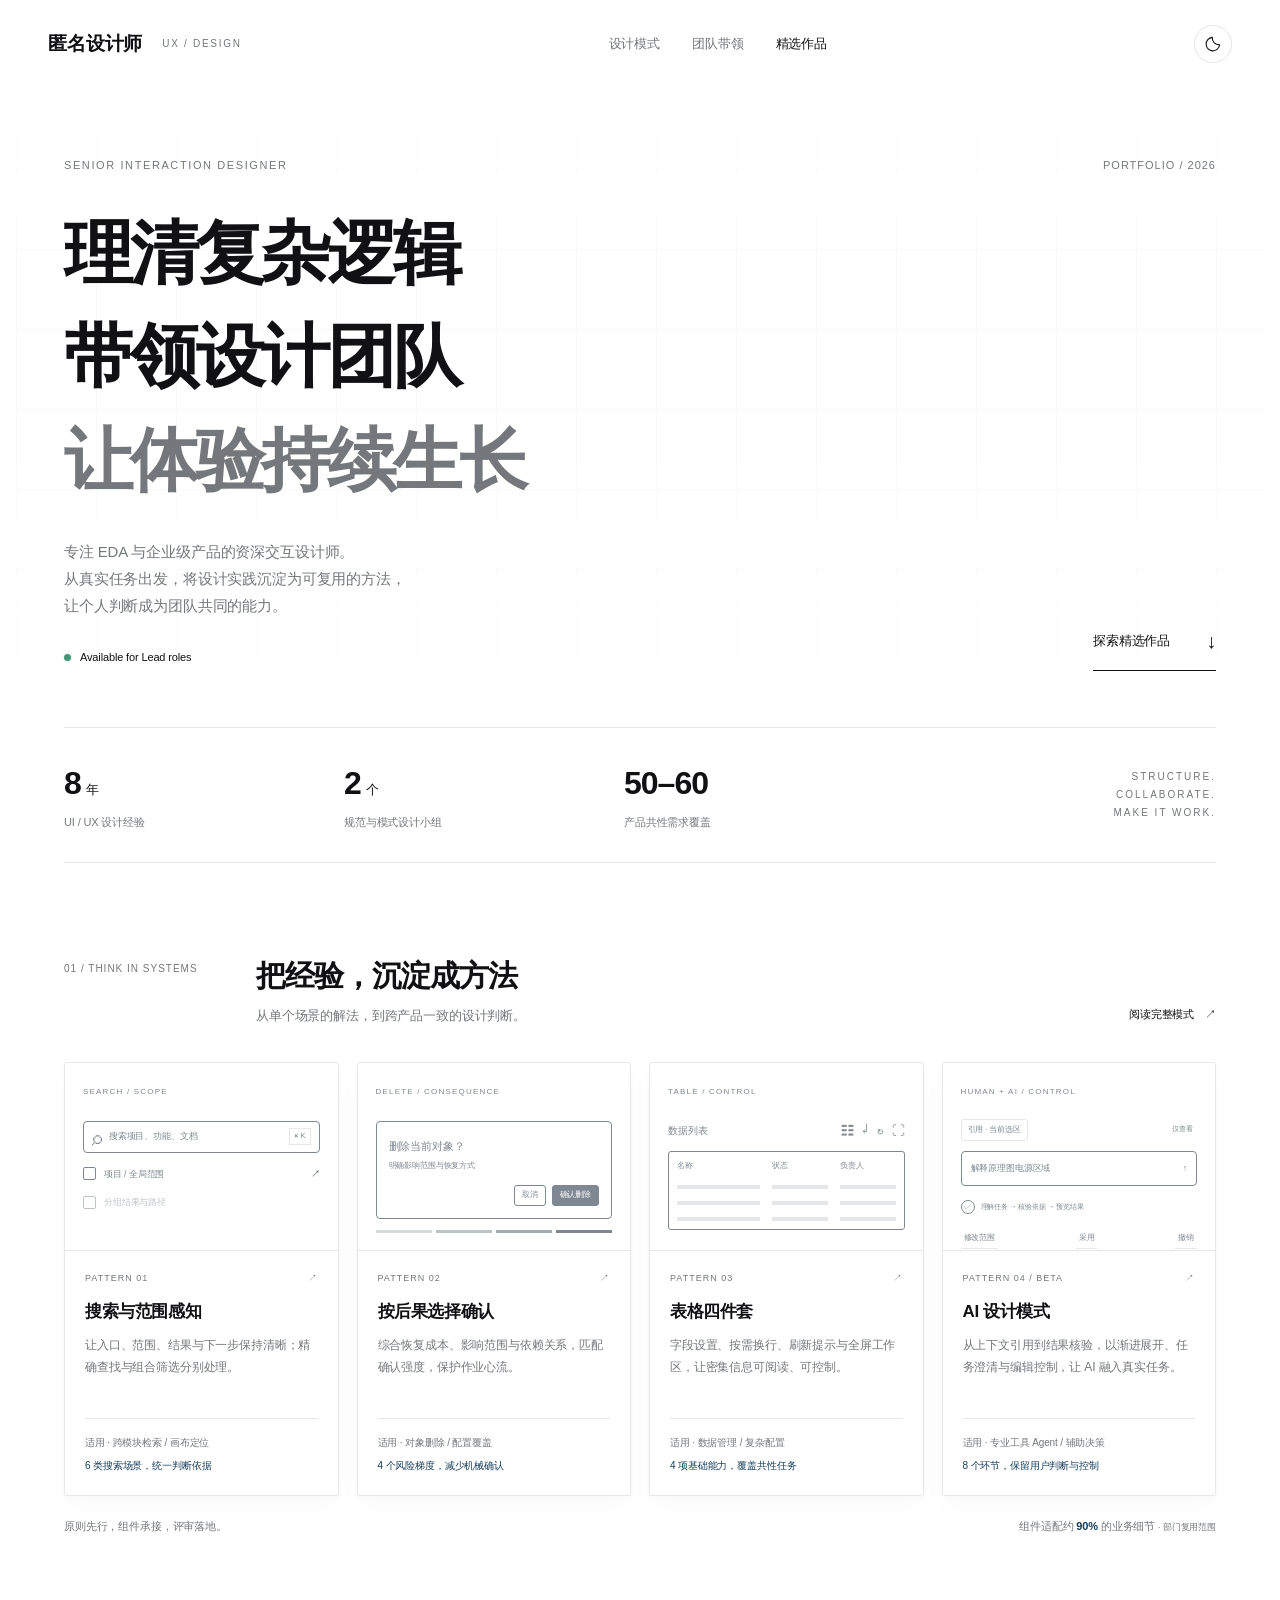
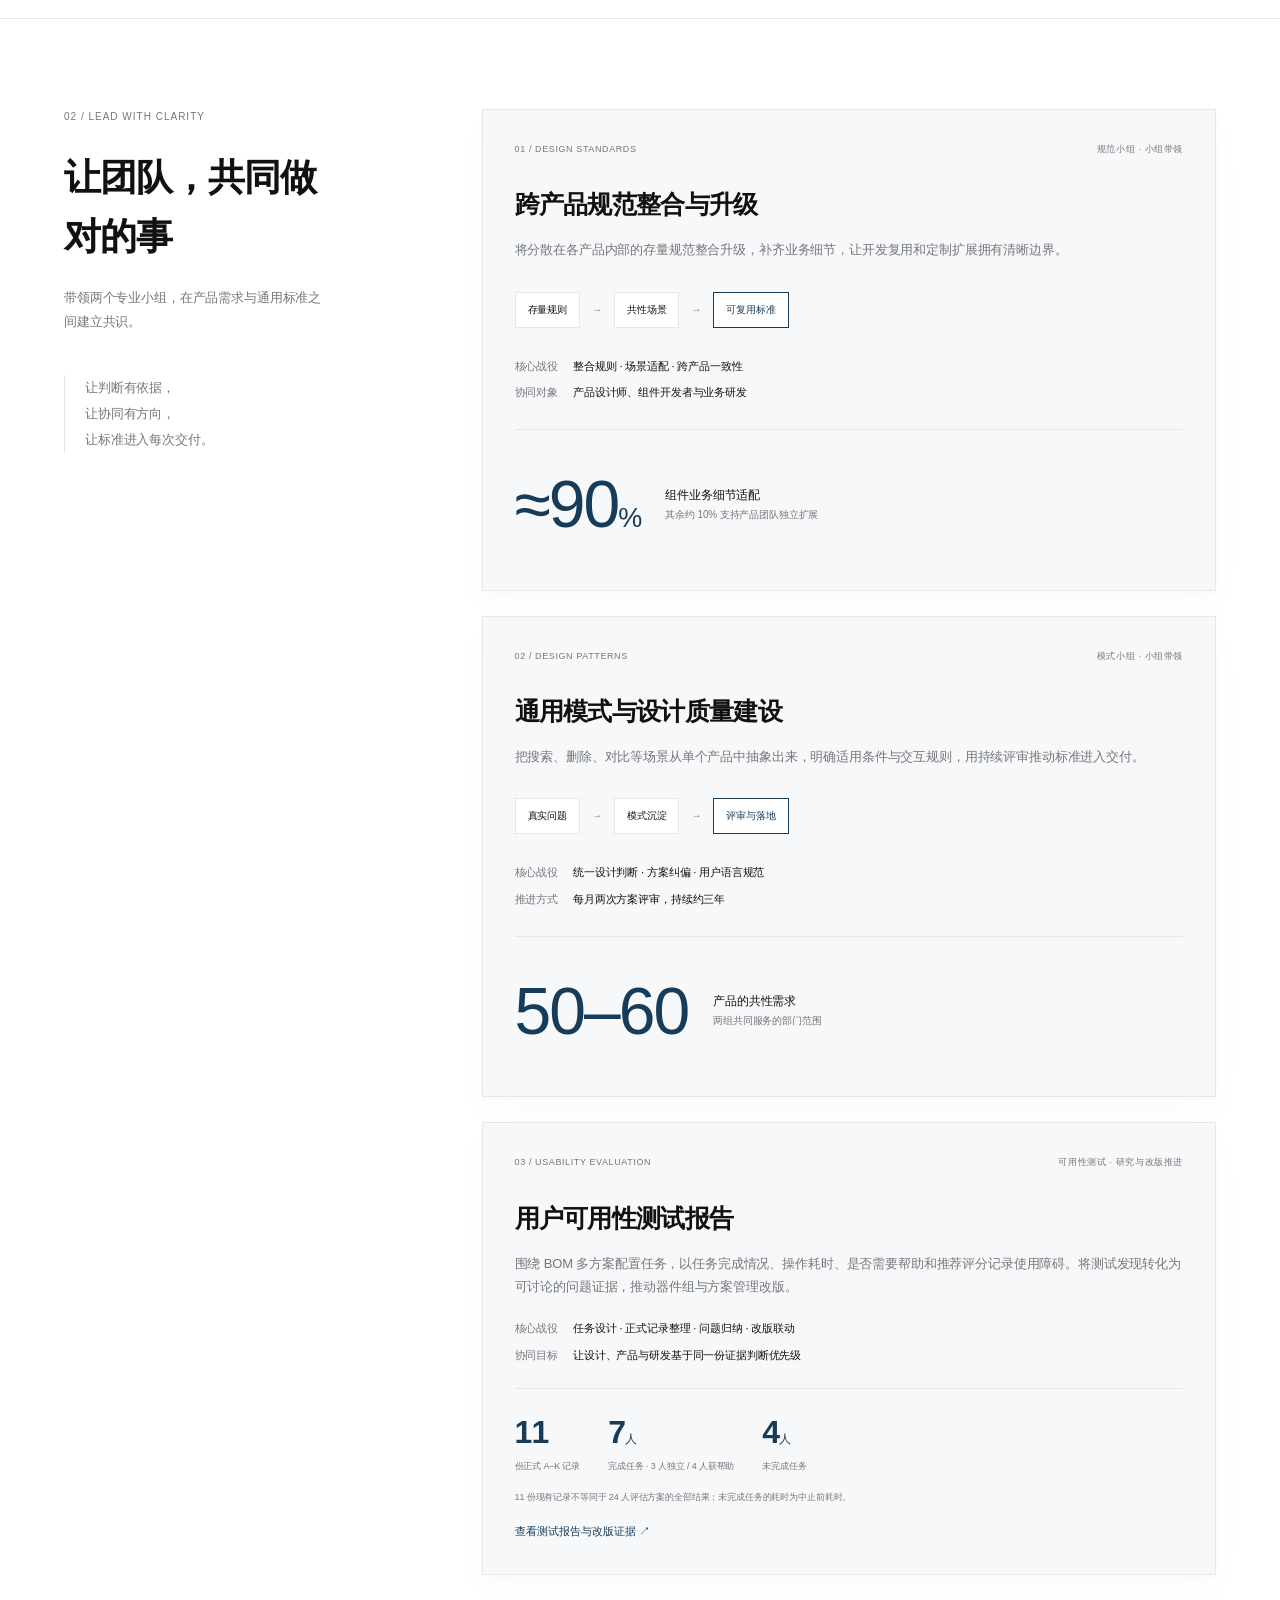
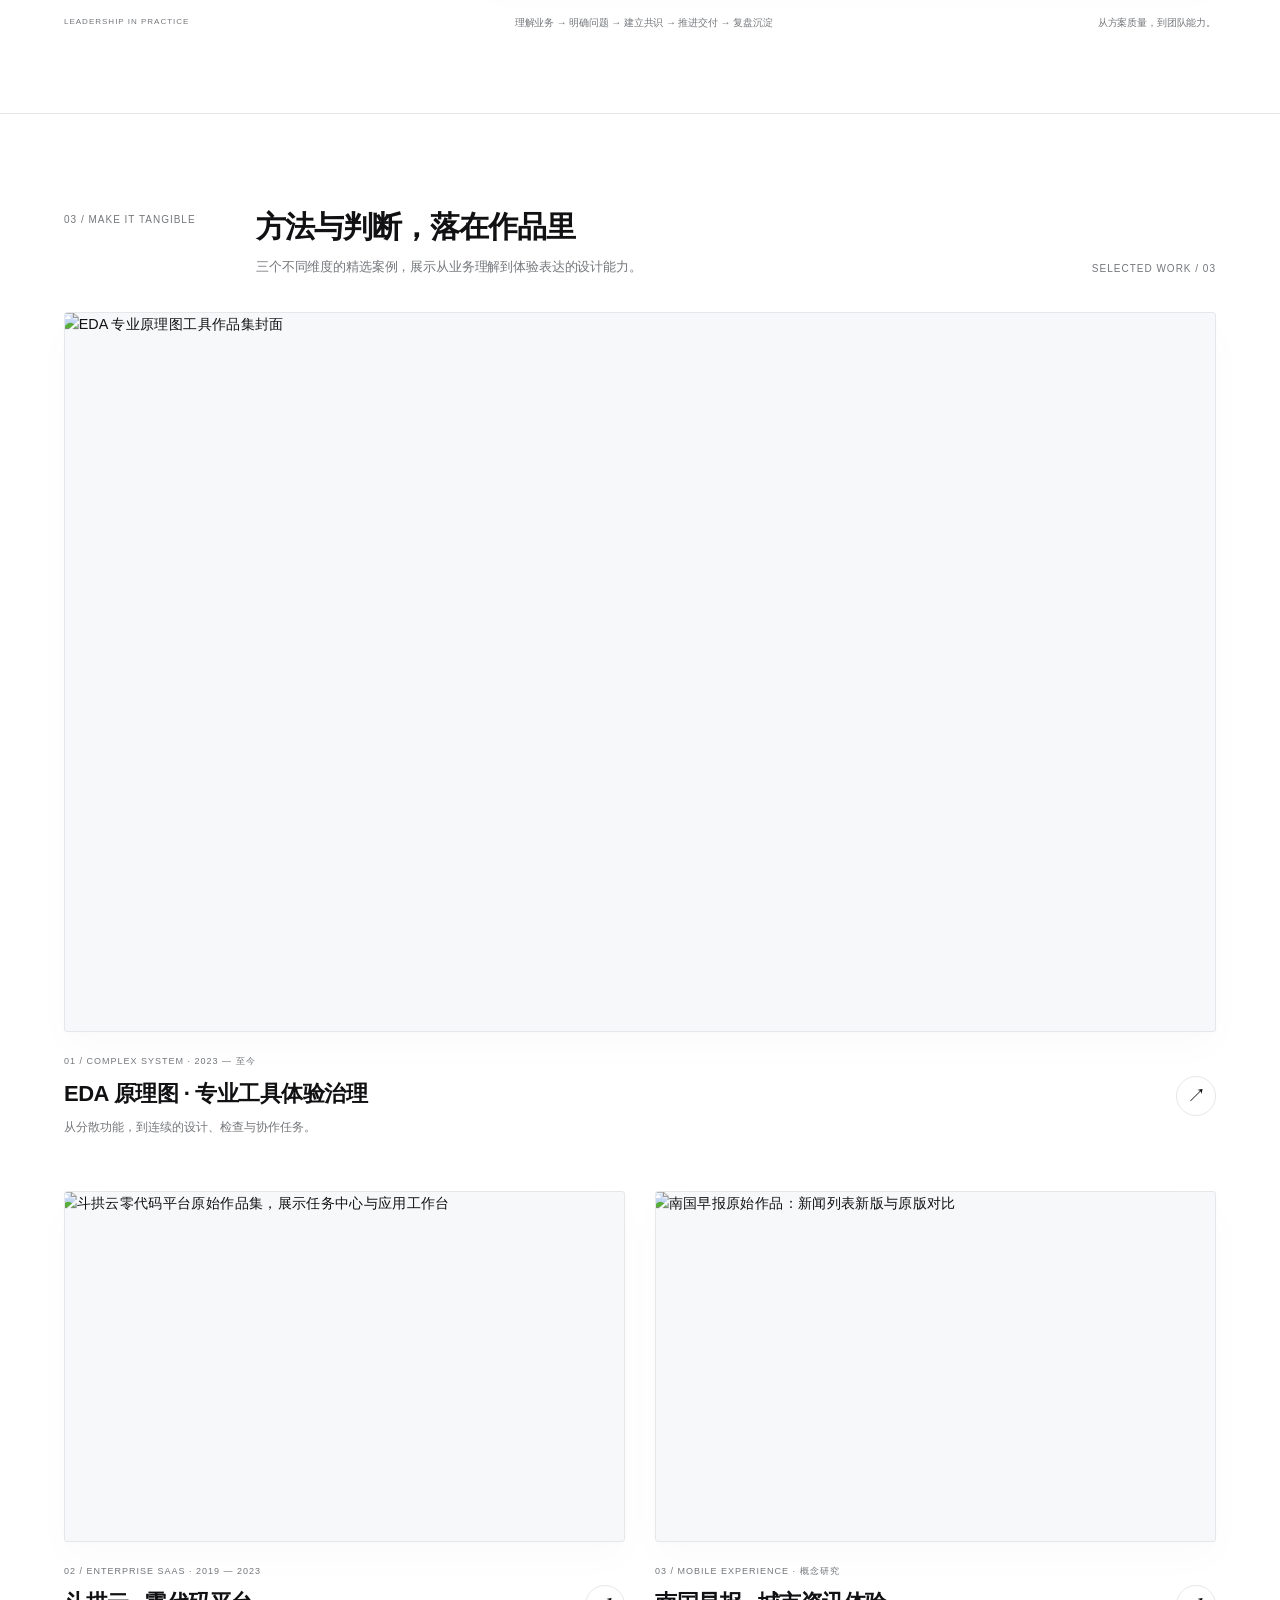
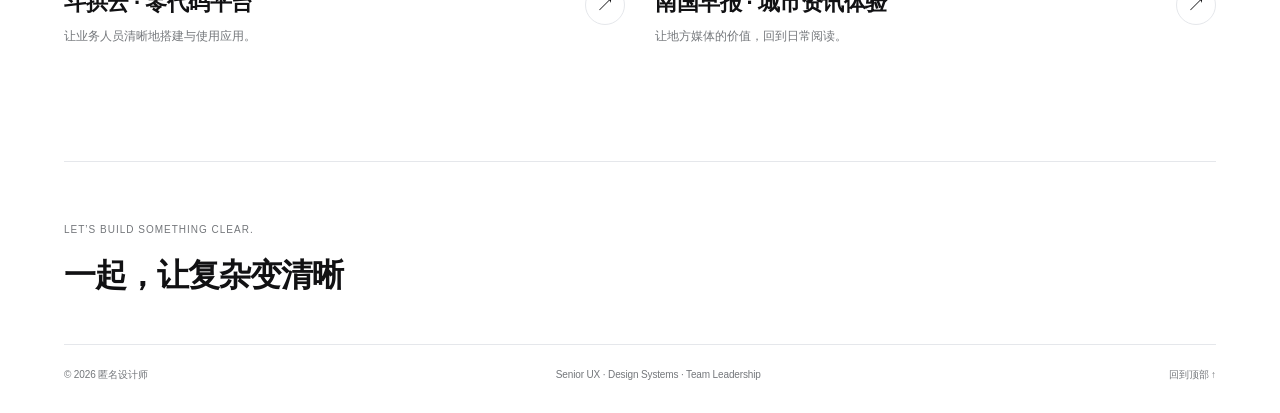
==== index.html @ 4150a886 "Publish anonymous UX portfolio" ====
<!doctype html>
<html lang="zh-CN"><head><meta charset="utf-8"><meta name="viewport" content="width=device-width,initial-scale=1"><meta name="color-scheme" content="light dark"><meta name="description" content="匿名设计师，资深交互设计师。以复杂业务设计、跨产品方法论和设计小组带领，把专业工具变成清晰的用户体验。"><title>UX Portfolio — Design Leadership</title><link rel="icon" type="image/svg+xml" href="data:image/svg+xml,%3Csvg xmlns='http://www.w3.org/2000/svg' viewBox='0 0 32 32'%3E%3Crect width='32' height='32' rx='6' fill='%2315243b'/%3E%3Cpath d='M8 9h16v14H8zM8 16h16M16 9v14' fill='none' stroke='white' stroke-width='2'/%3E%3C/svg%3E"><script>try{const t=localStorage.getItem('zdj-theme');document.documentElement.dataset.theme=t|| (matchMedia('(prefers-color-scheme:dark)').matches?'dark':'light')}catch{document.documentElement.dataset.theme='light'}</script><link rel="stylesheet" href="style.css?v=8"></head>
<body><a class="skip" href="#main">跳转到主要内容</a><header id="nav"><div class="nav-inner"><a href="#" class="brand">匿名设计师<span>UX / DESIGN</span></a><nav aria-label="主导航"><a href="#patterns">设计模式</a><a href="#leadership">团队带领</a><a href="#portfolio">精选作品</a></nav><div class="nav-actions"><button id="theme" aria-label="切换到深色模式" title="切换深浅模式"><svg viewBox="0 0 24 24" fill="none" stroke="currentColor" stroke-width="1.5"><path d="M20.8 13A9 9 0 0 1 11 3.2 9 9 0 1 0 20.8 13Z"/></svg></button></div></div></header>
<main id="main"><section class="hero wrap"><div class="eyebrow">SENIOR INTERACTION DESIGNER <span>PORTFOLIO / 2026</span></div><h1><span class="hero-line">理清复杂逻辑</span><span class="hero-line">带领设计团队</span><span class="hero-line quiet">让体验持续生长</span></h1><div class="hero-bottom"><div><p class="hero-intro">专注 EDA 与企业级产品的资深交互设计师。<br>从真实任务出发，将设计实践沉淀为可复用的方法，<br class="desktop">让个人判断成为团队共同的能力。</p><div class="availability"><i></i> Available for Lead roles</div></div><a class="hero-cta" href="#portfolio">探索精选作品 <span>↓</span></a></div><div class="hero-stats"><div><strong>8<span>年</span></strong><p>UI / UX 设计经验</p></div><div><strong>2<span>个</span></strong><p>规范与模式设计小组</p></div><div><strong>50–60</strong><p>产品共性需求覆盖</p></div><div class="hero-note">STRUCTURE.<br>COLLABORATE.<br>MAKE IT WORK.</div></div></section>
<section class="wrap section" id="patterns"><div class="section-title"><div class="section-index">01 / THINK IN SYSTEMS</div><div><h2>把经验，沉淀成方法</h2><p>从单个场景的解法，到跨产品一致的设计判断。</p></div><a class="text-link" href="patterns.html" target="_blank" rel="noopener">阅读完整模式 <span>↗</span></a></div><div class="patterns-grid">
<a class="pattern-card" href="patterns.html#search" target="_blank" rel="noopener"><div class="wire search-wire"><div class="mini-label">SEARCH / SCOPE</div><div class="searchbox"><span>⌕</span> 搜索项目、功能、文档 <kbd>⌘ K</kbd></div><div class="wire-row"><i></i><span>项目 / 全局范围</span><b>↗</b></div><div class="wire-row faint"><i></i><span>分组结果与路径</span></div></div><div class="pattern-body"><span class="small-code">PATTERN 01 <b>↗</b></span><h3>搜索与范围感知</h3><p>让入口、范围、结果与下一步保持清晰；精确查找与组合筛选分别处理。</p><div class="pattern-foot">适用 · 跨模块检索 / 画布定位<br><strong>6 类搜索场景，统一判断依据</strong></div></div></a>
<a class="pattern-card" href="patterns.html#delete" target="_blank" rel="noopener"><div class="wire delete-wire"><div class="mini-label">DELETE / CONSEQUENCE</div><div class="wire-dialog"><span>删除当前对象？</span><p>明确影响范围与恢复方式</p><div><i>取消</i><i class="filled">确认删除</i></div></div><div class="risk-lines"><i></i><i></i><i></i><i></i></div></div><div class="pattern-body"><span class="small-code">PATTERN 02 <b>↗</b></span><h3>按后果选择确认</h3><p>综合恢复成本、影响范围与依赖关系，匹配确认强度，保护作业心流。</p><div class="pattern-foot">适用 · 对象删除 / 配置覆盖<br><strong>4 个风险梯度，减少机械确认</strong></div></div></a>
<a class="pattern-card" href="patterns.html#table-tools" target="_blank" rel="noopener"><div class="wire table-wire"><div class="mini-label">TABLE / CONTROL</div><div class="table-tools"><span>数据列表</span><i>☷</i><i>↵</i><i>↻</i><i>⛶</i></div><div class="mini-table"><span>名称</span><span>状态</span><span>负责人</span><i></i><i></i><i></i><i></i><i></i><i></i><i></i><i></i><i></i></div></div><div class="pattern-body"><span class="small-code">PATTERN 03 <b>↗</b></span><h3>表格四件套</h3><p>字段设置、按需换行、刷新提示与全屏工作区，让密集信息可阅读、可控制。</p><div class="pattern-foot">适用 · 数据管理 / 复杂配置<br><strong>4 项基础能力，覆盖共性任务</strong></div></div></a>
<a class="pattern-card" href="patterns.html#ai-patterns" target="_blank" rel="noopener"><div class="wire ai-wire"><div class="mini-label">HUMAN + AI / CONTROL</div><div class="ai-context"><span>引用 · 当前选区</span><i>仅查看</i></div><div class="ai-task">解释原理图电源区域 <b>↑</b></div><div class="ai-feedback"><i>✓</i><span>理解任务 → 核验依据 → 预览结果</span></div><div class="sync-states"><span>修改范围</span><span>采用</span><span>撤销</span></div></div><div class="pattern-body"><span class="small-code">PATTERN 04 / BETA <b>↗</b></span><h3>AI 设计模式</h3><p>从上下文引用到结果核验，以渐进展开、任务澄清与编辑控制，让 AI 融入真实任务。</p><div class="pattern-foot">适用 · 专业工具 Agent / 辅助决策<br><strong>8 个环节，保留用户判断与控制</strong></div></div></a></div><div class="section-aside"><span>原则先行，组件承接，评审落地。</span><span>组件适配约 <b>90%</b> 的业务细节 <small>· 部门复用范围</small></span></div></section>
<section id="leadership" class="leadership section"><div class="wrap"><div class="lead-layout"><div class="lead-intro"><div class="section-title"><div class="section-index">02 / LEAD WITH CLARITY</div><div><h2>让团队，共同做对的事</h2><p>带领两个专业小组，在产品需求与通用标准之间建立共识。</p></div></div><p class="lead-intro-note">让判断有依据，<br>让协同有方向，<br>让标准进入每次交付。</p></div><div class="lead-projects"><div class="lead-grid"><article class="lead-card"><div class="lead-top"><span>01 / DESIGN STANDARDS</span><span>规范小组 · 小组带领</span></div><h3>跨产品规范整合与升级</h3><p class="lead-description">将分散在各产品内部的存量规范整合升级，补齐业务细节，让开发复用和定制扩展拥有清晰边界。</p><div class="lead-map"><span>存量规则</span><i>→</i><span>共性场景</span><i>→</i><span class="emphasis">可复用标准</span></div><dl><div><dt>核心战役</dt><dd>整合规则 · 场景适配 · 跨产品一致性</dd></div><div><dt>协同对象</dt><dd>产品设计师、组件开发者与业务研发</dd></div></dl><div class="lead-value"><strong aria-label="约90%"><span class="counter-prefix">≈</span><span class="counter" data-target="90">90</span><span>%</span></strong><p>组件业务细节适配<br><small>其余约 10% 支持产品团队独立扩展</small></p></div></article><article class="lead-card"><div class="lead-top"><span>02 / DESIGN PATTERNS</span><span>模式小组 · 小组带领</span></div><h3>通用模式与设计质量建设</h3><p class="lead-description">把搜索、删除、对比等场景从单个产品中抽象出来，明确适用条件与交互规则，用持续评审推动标准进入交付。</p><div class="lead-map"><span>真实问题</span><i>→</i><span>模式沉淀</span><i>→</i><span class="emphasis">评审与落地</span></div><dl><div><dt>核心战役</dt><dd>统一设计判断 · 方案纠偏 · 用户语言规范</dd></div><div><dt>推进方式</dt><dd>每月两次方案评审，持续约三年</dd></div></dl><div class="lead-value"><strong aria-label="50至60"><span class="counter" data-target="50">50</span>–<span class="counter" data-target="60">60</span></strong><p>产品的共性需求<br><small>两组共同服务的部门范围</small></p></div></article></div><article class="lead-card testing-lead"><div class="testing-copy"><div class="lead-top"><span>03 / USABILITY EVALUATION</span><span>可用性测试 · 研究与改版推进</span></div><h3>用户可用性测试报告</h3><p class="lead-description">围绕 BOM 多方案配置任务，以任务完成情况、操作耗时、是否需要帮助和推荐评分记录使用障碍。将测试发现转化为可讨论的问题证据，推动器件组与方案管理改版。</p><dl><div><dt>核心战役</dt><dd>任务设计 · 正式记录整理 · 问题归纳 · 改版联动</dd></div><div><dt>协同目标</dt><dd>让设计、产品与研发基于同一份证据判断优先级</dd></div></dl><div class="testing-results"><div><strong aria-label="11"><span class="counter" data-target="11">11</span></strong><span>份正式 A–K 记录</span></div><div><strong aria-label="7人"><span class="counter" data-target="7">7</span><span>人</span></strong><span>完成任务 · 3 人独立 / 4 人获帮助</span></div><div><strong aria-label="4人"><span class="counter" data-target="4">4</span><span>人</span></strong><span>未完成任务</span></div></div><p class="testing-note">11 份现有记录不等同于 24 人评估方案的全部结果；未完成任务的耗时为中止前耗时。</p><button class="text-link report-open" data-case="testing">查看测试报告与改版证据 ↗</button></div></article></div></div><div class="lead-bottom"><span>LEADERSHIP IN PRACTICE</span><p>理解业务 → 明确问题 → 建立共识 → 推进交付 → 复盘沉淀</p><span>从方案质量，到团队能力。</span></div></div></section>
<section id="portfolio" class="wrap section"><div class="section-title"><div class="section-index">03 / MAKE IT TANGIBLE</div><div><h2>方法与判断，落在作品里</h2><p>三个不同维度的精选案例，展示从业务理解到体验表达的设计能力。</p></div><span class="portfolio-count">SELECTED WORK / 03</span></div><div class="work-list"><button class="work-card featured" data-case="eda" aria-label="查看 EDA 原理图体验设计案例"><div class="work-image eda-image"><img src="assets/eda-01.webp" alt="EDA 专业原理图工具作品集封面" loading="lazy" width="1800" height="1013"><div class="work-overlay"><dl><div><dt>CHALLENGE / 挑战</dt><dd>专业工具中的配置、权限和检查流程割裂。</dd></div><div><dt>SOLUTION / 解法</dt><dd>以任务链整合 BOM、权限、网络与检视体验。</dd></div><div><dt>IMPACT / 成果</dt><dd>体验类事件单 257 → 32；下降 87.5%。</dd></div></dl><span>展开案例 ↗</span></div></div><div class="work-info"><div><span class="small-code">01 / COMPLEX SYSTEM · 2023 — 至今</span><h3>EDA 原理图 · 专业工具体验治理</h3><p>从分散功能，到连续的设计、检查与协作任务。</p></div><span class="round-arrow">↗</span></div></button><div class="work-two"><button class="work-card" data-case="dougong" aria-label="查看斗拱云零代码平台案例"><div class="work-image dougong-image"><img src="assets/dougong-2.webp" alt="斗拱云零代码平台原始作品集，展示任务中心与应用工作台" loading="lazy" width="1600" height="1200"><div class="work-overlay"><dl><div><dt>CHALLENGE / 挑战</dt><dd>业务人员难以理解应用搭建与流程配置。</dd></div><div><dt>SOLUTION / 解法</dt><dd>重组工作台、模板引导、表单和权限体系。</dd></div><div><dt>IMPACT / 成果</dt><dd>形成从搭建到使用的完整设计方案。</dd></div></dl><span>展开案例 ↗</span></div></div><div class="work-info"><div><span class="small-code">02 / ENTERPRISE SAAS · 2019 — 2023</span><h3>斗拱云 · 零代码平台</h3><p>让业务人员清晰地搭建与使用应用。</p></div><span class="round-arrow">↗</span></div></button><button class="work-card" data-case="news" aria-label="查看南国早报 App 概念研究"><div class="work-image news-image"><img src="assets/news-11.webp" alt="南国早报原始作品：新闻列表新版与原版对比" loading="lazy" width="1800" height="1350"><div class="work-overlay"><dl><div><dt>CHALLENGE / 挑战</dt><dd>信息分区混乱，阅读受到次要功能干扰。</dd></div><div><dt>SOLUTION / 解法</dt><dd>以本地新闻、城市服务与社群重组信息架构。</dd></div><div><dt>IMPACT / 产出</dt><dd>形成现状分析与改版方向，未宣称上线收益。</dd></div></dl><span>展开研究 ↗</span></div></div><div class="work-info"><div><span class="small-code">03 / MOBILE EXPERIENCE · 概念研究</span><h3>南国早报 · 城市资讯体验</h3><p>让地方媒体的价值，回到日常阅读。</p></div><span class="round-arrow">↗</span></div></button></div></div></section>
<footer class="wrap"><div class="footer-top"><div><span class="section-index">LET’S BUILD SOMETHING CLEAR.</span><h2>一起，让复杂变清晰</h2></div></div><div class="footer-bottom"><span>© 2026 匿名设计师</span><span>Senior UX · Design Systems · Team Leadership</span><a href="#">回到顶部 ↑</a></div></footer></main>
<dialog id="case-dialog" aria-labelledby="case-title"><div class="dialog-bar"><span id="case-kicker"></span><button id="close-dialog" aria-label="关闭案例">关闭 ×</button></div><div class="dialog-content"><h2 id="case-title"></h2><p id="case-description"></p><div id="case-details"></div></div></dialog><div id="view-cursor" aria-hidden="true">VIEW</div><script src="app.js?v=9"></script></body></html>
---- style.css ----
@font-face{font-family:Inter;font-style:normal;font-weight:100 900;font-display:swap;src:url("assets/InterVariable.woff2") format("woff2")}
:root{--bg:#fff;--ink:#1a1a1a;--muted:#74777b;--line:#e4e5e7;--soft:#f7f8f9;--wire:#f1f3f5;--accent:#173857;--nav:rgba(255,255,255,.83);--green:#449575;--diagram:#7f8892;color-scheme:light}html[data-theme=dark]{--bg:#121416;--ink:#f0f1f2;--muted:#a1a6ad;--line:#30343a;--soft:#191c20;--wire:#24282e;--accent:#9cbfdb;--nav:rgba(18,20,22,.85);--green:#78be9e;--diagram:#a4adb9;color-scheme:dark}*{box-sizing:border-box}html{scroll-padding-top:110px}body{margin:0;background:var(--bg);color:var(--ink);font-family:Inter,-apple-system,BlinkMacSystemFont,"Segoe UI","PingFang SC","Microsoft Yahei",sans-serif;font-size:14px;line-height:1.5;-webkit-font-smoothing:antialiased}a{color:inherit;text-decoration:none}button{font:inherit;cursor:pointer;color:inherit}button,a{-webkit-tap-highlight-color:transparent}button:focus-visible,a:focus-visible{outline:2px solid var(--accent);outline-offset:5px}button{border:0}p,h1,h2,h3,h4{margin:0}svg{width:24px;height:24px}.wrap{max-width:1248px;margin:auto;padding-left:48px;padding-right:48px}.skip{position:fixed;left:15px;top:-100px;background:var(--bg);padding:12px;z-index:200}.skip:focus{top:10px}header{position:sticky;top:0;z-index:50;background:var(--bg);border-bottom:1px solid transparent;transition:background .2s ease-in-out,border-color .2s ease-in-out}header.scrolled{background:var(--nav);backdrop-filter:blur(10px);-webkit-backdrop-filter:blur(10px);border-color:var(--line)}.nav-inner{height:88px;max-width:1344px;margin:auto;padding:0 48px;display:flex;align-items:center;justify-content:space-between}.brand{font-size:19px;font-weight:700;display:flex;gap:20px;align-items:center}.brand span{font-size:10px;letter-spacing:1.7px;color:var(--muted);font-weight:500}nav{display:flex;gap:32px}nav a{color:var(--muted);font-size:13px;transition:color .2s ease-in-out}nav a:hover,nav a.active{color:var(--ink)}.nav-actions{display:flex;align-items:center;gap:25px}#theme{background:transparent;display:grid;place-items:center;width:38px;height:38px;border:1px solid var(--line);border-radius:50%}#theme svg{width:18px}.contact-link{font-size:13px}.contact-link span{margin-left:8px}.hero{padding-top:68px;padding-bottom:0}.eyebrow{font-size:11px;letter-spacing:1.6px;color:var(--muted);display:flex;justify-content:space-between}.eyebrow span{letter-spacing:1px}h1{font-size:clamp(44px,5.4vw,72px);font-weight:750;letter-spacing:-3.2px;line-height:1.5;margin-top:27px}h1>span{color:var(--muted)}.hero-bottom{display:flex;justify-content:space-between;align-items:flex-end;margin-top:25px}.hero-intro{font-size:15px;color:var(--muted);line-height:1.8}.availability{font-size:11px;display:flex;gap:9px;align-items:center;margin-top:25px}.availability i{width:7px;height:7px;border-radius:50%;background:var(--green);animation:breathe .25s ease-in-out infinite alternate;box-shadow:0 0 0 4px color-mix(in srgb,var(--green) 9%,transparent)}@keyframes breathe{from{opacity:.6}to{opacity:1}}.hero-cta{font-size:13px;display:flex;align-items:center;gap:36px;padding:13px 0;border-bottom:1px solid var(--ink)}.hero-cta span{font-size:20px}.hero-stats{display:grid;grid-template-columns:1fr 1fr 1fr 1.2fr;border-top:1px solid var(--line);border-bottom:1px solid var(--line);margin-top:56px;padding:30px 0;gap:20px}.hero-stats strong{font-size:32px;letter-spacing:-1px;font-weight:550}.hero-stats strong span{font-size:13px;letter-spacing:0;margin-left:5px}.hero-stats p{font-size:11px;color:var(--muted);margin-top:5px}.hero-note{font-size:10px;letter-spacing:2px;color:var(--muted);line-height:1.8;text-align:right;align-self:center}.section{padding-top:90px;padding-bottom:82px}.section-title{display:flex;align-items:flex-end;gap:32px;margin-bottom:35px;flex-wrap:wrap}.section-title .section-index{align-self:flex-start;min-width:160px;padding-top:8px}.section-index{font-size:10px;letter-spacing:1px;color:var(--muted)}h2{font-size:30px;letter-spacing:-1px;line-height:1.5;font-weight:650}.section-title p{color:var(--muted);font-size:13px;margin-top:8px}.text-link{margin-left:auto;font-size:11px;padding-bottom:3px}.text-link span{margin-left:8px}.patterns-grid{display:grid;grid-template-columns:repeat(4,1fr);gap:18px}.pattern-card{border:1px solid var(--line);border-radius:3px;overflow:hidden;transition:transform .2s ease-in-out,border-color .2s ease-in-out}.pattern-card:hover{transform:translateY(-4px);border-color:var(--diagram)}.wire{height:188px;padding:23px 18px;background:var(--soft);color:var(--diagram);border-bottom:1px solid var(--line)}.mini-label{font-size:8px;letter-spacing:1.2px;margin-bottom:22px}.searchbox{height:32px;border:1px solid var(--diagram);border-radius:4px;display:flex;align-items:center;gap:7px;font-size:9px;padding:0 8px;background:var(--bg)}kbd{font-family:inherit;font-size:8px;margin-left:auto;border:1px solid var(--line);padding:1px 4px}.searchbox>span{font-size:20px}.wire-row{display:flex;align-items:center;gap:8px;font-size:9px;margin-top:14px}.wire-row i{border:1px solid var(--diagram);width:13px;height:13px;border-radius:2px}.wire-row b{margin-left:auto}.faint{opacity:.5}.wire-dialog{border:1px solid var(--diagram);background:var(--bg);padding:12px;border-radius:4px}.wire-dialog>span{font-size:11px}.wire-dialog p{font-size:8px;margin-top:4px}.wire-dialog>div{display:flex;gap:6px;justify-content:flex-end;margin-top:12px}.wire-dialog i{font-style:normal;font-size:8px;border:1px solid var(--diagram);padding:3px 7px;border-radius:3px}.wire-dialog .filled{background:var(--diagram);color:var(--bg)}.risk-lines{display:flex;gap:4px;margin-top:11px}.risk-lines i{height:3px;background:var(--diagram);width:25%;opacity:.3}.risk-lines i:nth-child(2){opacity:.5}.risk-lines i:nth-child(3){opacity:.7}.risk-lines i:nth-child(4){opacity:1}.table-tools{display:flex;align-items:center;gap:8px;font-size:10px;margin-bottom:10px}.table-tools>span{margin-right:auto}.table-tools i{font-style:normal;font-size:13px}.mini-table{display:grid;grid-template-columns:1.5fr 1fr 1fr;border:1px solid var(--diagram);border-radius:3px;padding:8px;gap:12px;font-size:8px;background:var(--bg)}.mini-table i{height:4px;background:var(--diagram);opacity:.2}.sync-nodes{display:flex;align-items:center;gap:10px;justify-content:center}.sync-nodes span{font-size:9px;border:1px solid var(--diagram);border-radius:4px;padding:10px;background:var(--bg)}.sync-nodes b{font-size:16px;font-weight:400}.update-pill{font-size:8px;margin-top:16px;text-align:center}.update-pill i{display:inline-block;width:5px;height:5px;background:var(--diagram);border-radius:50%;margin-right:4px}.sync-states{display:flex;justify-content:space-between;margin-top:15px;font-size:8px}.sync-states span{border-bottom:1px solid var(--line);padding:3px}.pattern-body{padding:20px}.small-code{font-size:9px;letter-spacing:1px;color:var(--muted);display:block}.small-code b{float:right;font-weight:400}.pattern-body h3{font-size:17px;margin-top:13px;letter-spacing:-.4px}.pattern-body>p{font-size:12px;color:var(--muted);margin-top:10px;line-height:1.8;min-height:65px}.pattern-foot{border-top:1px solid var(--line);padding-top:15px;margin-top:18px;font-size:10px;color:var(--muted);line-height:1.8}.pattern-foot strong{font-size:10px;font-weight:500;color:var(--accent);display:block;margin-top:5px}.section-aside{display:flex;justify-content:space-between;font-size:11px;color:var(--muted);margin-top:22px}.section-aside b{color:var(--accent)}.section-aside small{font-size:9px}.leadership{background:var(--soft);border-block:1px solid var(--line)}.lead-grid{display:grid;grid-template-columns:1fr 1fr;gap:25px}.lead-card{padding:30px 32px;background:var(--bg);border:1px solid var(--line)}.lead-top{display:flex;justify-content:space-between;font-size:9px;letter-spacing:.6px;color:var(--muted);gap:10px}.lead-card h3{font-size:25px;letter-spacing:-.7px;margin-top:28px}.lead-description{font-size:13px;color:var(--muted);line-height:1.8;margin-top:14px;max-width:410px}.lead-map{display:flex;align-items:center;gap:12px;margin:30px 0;font-size:10px}.lead-map span{padding:9px 12px;background:var(--soft);border:1px solid var(--line)}.lead-map i{font-style:normal;color:var(--muted)}.lead-map .emphasis{color:var(--accent);border-color:var(--accent)}dl{margin:0}dl>div{display:flex;gap:15px;margin-top:9px;font-size:11px}dt{color:var(--muted);flex-shrink:0}dd{margin:0}.lead-value{border-top:1px solid var(--line);display:flex;gap:25px;align-items:center;padding-top:22px;margin-top:27px}.lead-value strong{font-size:45px;letter-spacing:-2px;font-weight:550;color:var(--accent);white-space:nowrap}.lead-value strong span{font-size:23px}.lead-value p{font-size:12px}.lead-value small{font-size:10px;color:var(--muted)}.lead-bottom{display:flex;justify-content:space-between;align-items:center;gap:15px;margin-top:27px;color:var(--muted);font-size:10px}.lead-bottom>span:first-child{font-size:8px;letter-spacing:1px}.portfolio-count{font-size:10px;color:var(--muted);margin-left:auto;letter-spacing:1px}.work-card{display:block;width:100%;text-align:left;background:transparent;padding:0}.work-image{position:relative;overflow:hidden;border:1px solid var(--line);background:var(--soft);aspect-ratio:16/10;border-radius:3px}.featured .work-image{aspect-ratio:16/8}.work-image>img{width:100%;height:100%;object-fit:cover;transition:transform .25s ease-in-out}.featured .work-image>img{object-position:center}.work-card:hover .work-image>img{transform:scale(1.015)}.work-info{display:flex;justify-content:space-between;gap:15px;align-items:center;padding:22px 0 32px}.work-info h3{font-size:22px;font-weight:600;letter-spacing:-.5px;margin-top:7px}.work-info p{font-size:12px;color:var(--muted);margin-top:7px}.round-arrow{display:grid;place-items:center;width:40px;height:40px;border:1px solid var(--line);border-radius:50%;font-size:19px;flex-shrink:0}.work-two{display:grid;grid-template-columns:1fr 1fr;gap:30px;margin-top:22px}.work-overlay{position:absolute;inset:0;background:rgba(15,27,42,.94);color:#fff;padding:32px;display:flex;flex-direction:column;justify-content:center;opacity:0;transition:opacity .2s ease-in-out;pointer-events:none}.work-card:hover .work-overlay,.work-card:focus-visible .work-overlay{opacity:1}.work-overlay dl>div{display:block;margin:15px 0}.work-overlay dt{font-size:9px;letter-spacing:1px;color:#aebbc9}.work-overlay dd{font-size:14px;margin-top:5px}.work-overlay>span{font-size:11px;margin-top:20px;color:#aebbc9}.featured .work-overlay{padding:45px 60px}.featured .work-overlay dd{font-size:19px}.news-art{height:100%;background:#e9eeeb;position:relative;display:flex;align-items:center;justify-content:center;gap:20px;padding:28px 30px;color:#243b35}.news-word{font-size:38px;font-weight:700;line-height:1.5;letter-spacing:-2px}.phone{width:174px;height:292px;border:5px solid #1e2928;border-radius:24px;background:#fff;box-shadow:12px 16px 30px #17362b20;padding:12px;transform:rotate(7deg);font-family:"PingFang SC",sans-serif;flex-shrink:0;color:#243b35}.phone-island{background:#1e2928;width:48px;height:9px;border-radius:10px;margin:-7px auto 13px}.phone-head{font-size:13px;font-weight:700;display:flex;justify-content:space-between}.phone-tabs{font-size:8px;margin-top:15px;word-spacing:4px;color:#777}.phone-tabs span{color:#243b35;font-weight:700}.news-photo{margin-top:10px;background:#e0e8e4;height:68px;overflow:hidden;border-radius:3px}.news-photo svg{width:100%;height:100%}.phone h4{font-size:10px;margin-top:8px}.phone p{font-size:6px;color:#888;margin-top:4px}.phone-item{font-size:8px;margin-top:10px;border-top:1px solid #eee;padding-top:7px}.phone-item i{width:75%;height:3px;background:#e5e8e5;display:block;margin-top:5px}.phone-bottom{font-size:7px;text-align:center;margin-top:12px;color:#999}.art-note{position:absolute;bottom:14px;left:20px;font-size:8px;letter-spacing:.6px}.footer-top{border-top:1px solid var(--line);padding:55px 0 45px;display:flex;justify-content:space-between;align-items:center;gap:20px}.footer-top h2{font-size:32px;margin-top:12px}.footer-top>a{font-size:14px;border-bottom:1px solid var(--line);padding-bottom:8px}.footer-top>a span{margin-left:16px}.footer-bottom{border-top:1px solid var(--line);padding:22px 0 30px;display:flex;justify-content:space-between;color:var(--muted);font-size:10px;gap:15px}dialog{background:var(--bg);color:var(--ink);border:1px solid var(--line);border-radius:6px;width:min(1040px,92vw);max-height:90vh;padding:0}dialog::backdrop{background:#0009;backdrop-filter:blur(5px)}.dialog-bar{display:flex;align-items:center;justify-content:space-between;background:var(--bg);position:sticky;top:0;z-index:2;border-bottom:1px solid var(--line);padding:18px 28px;font-size:11px}.dialog-bar button{background:var(--soft);padding:8px 12px;border-radius:3px}.dialog-content{padding:30px}.dialog-content>p{color:var(--muted);margin-top:12px;max-width:680px}.case-summary{display:grid;grid-template-columns:repeat(3,1fr);gap:22px;padding:28px 0}.case-summary h3{font-size:10px;letter-spacing:1px;color:var(--muted)}.case-summary p{font-size:13px;margin-top:10px;line-height:1.8}.case-note{font-size:11px;color:var(--muted);padding:15px;background:var(--soft);margin-bottom:25px}.case-gallery figure{margin:0 0 25px}.case-gallery img{width:100%;height:auto;display:block;border-radius:3px}.case-gallery figcaption{font-size:11px;color:var(--muted);margin-top:8px}.case-section{border-top:1px solid var(--line);padding:24px 0}.case-section h3{font-size:18px}.case-section p{font-size:14px;line-height:1.8;margin-top:12px;color:var(--muted)}
@media(min-width:1440px){.hero{padding-top:85px}h1{font-size:76px}}@media(max-width:1050px){.wrap{padding-inline:32px}.nav-inner{padding-inline:32px}.brand span{display:none}.patterns-grid{grid-template-columns:repeat(2,1fr)}.section-title .section-index{width:100%;padding:0}.section-title{gap:12px}.wire{height:190px}.lead-card{padding:25px}.lead-top{flex-direction:column;gap:6px}.lead-map{gap:8px}.lead-map span{padding:8px}.lead-bottom>span:last-child{display:none}.news-word{font-size:27px}.phone{width:155px}.news-art{padding-inline:16px;gap:12px}}@media(max-width:680px){.wrap{padding-inline:22px}.nav-inner{height:74px;padding-inline:22px;flex-wrap:wrap}.brand{font-size:16px}nav{position:absolute;top:74px;left:0;right:0;background:var(--nav);backdrop-filter:blur(10px);padding:10px 22px;justify-content:center;gap:35px;border-bottom:1px solid var(--line)}nav a{font-size:11px}.nav-actions{gap:12px}.contact-link{font-size:11px}#theme{width:31px;height:31px}.hero{padding-top:68px}.eyebrow{font-size:8px;letter-spacing:.8px}.eyebrow span{font-size:8px}h1{font-size:clamp(36px,8.8vw,55px);letter-spacing:-1.5px;margin-top:24px}.hero-bottom{display:block;margin-top:22px}.hero-intro{font-size:13px}.desktop{display:none}.availability{font-size:10px;margin-top:18px}.hero-cta{width:fit-content;margin-top:28px;font-size:12px;gap:26px}.hero-stats{margin-top:36px;padding-block:24px;grid-template-columns:repeat(3,1fr);gap:9px}.hero-stats strong{font-size:27px}.hero-stats strong span{font-size:10px}.hero-stats p{font-size:9px}.hero-note{display:none}.section{padding-block:58px}.section-title{margin-bottom:25px}h2{font-size:25px;letter-spacing:-.6px}.section-title p{font-size:12px}.section-title .text-link{margin-left:0;margin-top:6px}.patterns-grid{gap:12px}.wire{padding:18px 12px;height:164px}.mini-label{font-size:6px;margin-bottom:20px}.searchbox{font-size:7px;padding:0 5px;gap:3px}.searchbox kbd{display:none}.wire-row{font-size:8px}.wire-dialog{padding:9px}.wire-dialog>span{font-size:9px}.wire-dialog p{font-size:7px}.wire-dialog i{font-size:7px;padding:3px 5px}.pattern-body{padding:15px 12px}.pattern-body h3{font-size:15px}.pattern-body>p{font-size:11px;min-height:78px}.small-code{font-size:7px}.pattern-foot{font-size:9px;min-height:74px}.pattern-foot strong{font-size:9px}.sync-nodes{gap:5px}.sync-nodes span{font-size:7px;padding:7px}.sync-nodes b{font-size:11px}.update-pill{font-size:6px}.sync-states{font-size:6px}.section-aside{display:block;line-height:2}.section-aside span{display:block}.lead-grid{grid-template-columns:1fr;gap:16px}.lead-top{flex-direction:row;font-size:8px}.lead-card h3{font-size:22px;margin-top:20px}.lead-description{font-size:12px}.lead-map{justify-content:space-between;margin:24px 0}.lead-map span{font-size:9px;padding:9px}.lead-value strong{font-size:40px}.lead-value p{font-size:11px}.lead-bottom{display:block}.lead-bottom p{margin-top:9px;font-size:10px}.portfolio-count{margin:6px 0 0}.featured .work-image{aspect-ratio:16/10}.work-two{grid-template-columns:1fr;gap:12px;margin-top:15px}.work-info{padding:17px 0 22px}.work-info h3{font-size:18px}.work-info p{font-size:11px}.round-arrow{width:32px;height:32px;font-size:17px}.work-overlay,.featured .work-overlay{padding:20px}.work-overlay dd,.featured .work-overlay dd{font-size:12px}.work-overlay dl>div{margin:8px 0}.work-overlay dt{font-size:8px}.work-overlay>span{margin-top:8px}.news-word{font-size:35px}.phone{width:174px}.footer-top{display:block;padding-block:35px}.footer-top h2{font-size:27px}.footer-top>a{display:inline-block;margin-top:25px;font-size:12px}.footer-bottom{flex-wrap:wrap;font-size:9px}.footer-bottom>span:nth-child(2){order:3;width:100%;font-size:8px}.dialog-content{padding:20px}.dialog-bar{padding:12px 20px}.case-summary{grid-template-columns:1fr;gap:18px}.dialog-content h2{font-size:24px}}@media(max-width:360px){.patterns-grid{grid-template-columns:1fr}.pattern-body>p{min-height:0}.hero-stats strong{font-size:24px}.eyebrow span{display:none}.news-word{font-size:25px}.phone{width:155px}}@media(hover:none){.work-overlay{display:none}.work-card:focus-visible .work-overlay{display:flex;opacity:1}}@media(prefers-reduced-motion:reduce){*,*::before,*::after{animation:none!important;transition:none!important}}

.testing-lead{display:grid;grid-template-columns:1.1fr 1fr;gap:38px;margin-top:25px}.testing-lead .lead-description{max-width:none}.testing-lead dl{margin-top:22px}.testing-results{display:flex;gap:28px;border-top:1px solid var(--line);margin-top:24px;padding-top:18px}.testing-results strong{font-size:32px;font-weight:550;color:var(--accent);letter-spacing:-1px;display:block}.testing-results strong span{font-size:12px}.testing-results div>span{font-size:9px;color:var(--muted);display:block}.testing-note{font-size:9px;color:var(--muted);line-height:1.8;margin-top:16px}.report-open{display:inline-block;background:transparent;padding:0;margin-top:18px;color:var(--accent)}.testing-preview{padding:0;background:var(--soft);align-self:center;display:block;text-align:left;border:1px solid var(--line)}.testing-preview img{width:100%;height:auto;display:block}.testing-preview>span{display:block;font-size:10px;padding:14px;color:var(--muted)}.testing-preview b{float:right;font-weight:400}@media(max-width:800px){.testing-lead{grid-template-columns:1fr;gap:22px}.testing-results{gap:22px}.testing-results strong{font-size:28px}}

.ai-context{display:flex;justify-content:space-between;font-size:8px;margin-top:-2px}.ai-context span{padding:4px 6px;border:1px solid var(--line);border-radius:3px}.ai-context i{font-style:normal;padding:4px;font-size:7px}.ai-task{margin-top:10px;padding:9px;border:1px solid var(--diagram);border-radius:4px;background:var(--bg);font-size:9px}.ai-task b{float:right;font-weight:400}.ai-feedback{font-size:7px;display:flex;align-items:center;gap:6px;margin-top:14px}.ai-feedback i{font-style:normal;border:1px solid var(--diagram);border-radius:50%;width:14px;height:14px;text-align:center}@media(max-width:680px){.ai-task{font-size:7px}.ai-context{font-size:6px}.ai-feedback{font-size:6px;gap:3px}}
/* V2 / restrained motion */
:root{--ink:#111113;--line:#e5e7eb;--ease:cubic-bezier(.16,1,.3,1);--accent:#163c5a}html[data-theme=dark]{--line:#262626;--ink:#f2f2f3;--accent:#91b3cf}body{line-height:1.6;letter-spacing:-.01em;transition:background-color 300ms var(--ease),color 300ms var(--ease)}header.scrolled{backdrop-filter:blur(12px);-webkit-backdrop-filter:blur(12px)}header,nav a,.pattern-card,.work-image>img,.work-overlay{transition-timing-function:var(--ease);transition-duration:300ms}.hero{position:relative;isolation:isolate}.hero:before{content:"";position:absolute;inset:0 0 120px;z-index:-1;background-image:linear-gradient(to right,var(--line) 1px,transparent 1px),linear-gradient(to bottom,var(--line) 1px,transparent 1px);background-size:80px 80px;opacity:.23;mask-image:linear-gradient(to bottom,transparent,#000 25%,#000 55%,transparent)}h1>span.hero-line{display:block;color:var(--ink);animation:hero-in 350ms var(--ease) both}h1>span.hero-line:nth-child(2){animation-delay:80ms}h1>span.hero-line:nth-child(3){animation-delay:160ms;color:var(--muted)}@keyframes hero-in{from{opacity:0;transform:translateY(16px)}to{opacity:1;transform:translateY(0)}}.local-clock{display:flex;align-items:center;gap:9px;color:var(--muted)}.local-clock time{font-family:ui-monospace,SFMono-Regular,Consolas,monospace;font-size:11px;letter-spacing:.4px;font-variant-numeric:tabular-nums;display:block}.local-clock div>span{display:block;font-size:6px;letter-spacing:1px}.local-clock #weather-icon{font-size:20px;line-height:1}.nav-actions{gap:18px}.availability{width:fit-content;padding:5px 0}.availability i{position:relative;animation:breathe 300ms var(--ease) infinite alternate;box-shadow:none}.availability i:after{content:"";position:absolute;inset:-5px;border-radius:50%;background:color-mix(in srgb,var(--green) 12%,transparent);border:1px solid color-mix(in srgb,var(--green) 25%,transparent);transform:scale(.55);transition:transform 300ms var(--ease),opacity 300ms var(--ease);opacity:.4}.availability:hover i:after{transform:scale(1.8);opacity:1}.pattern-card{background:var(--bg);box-shadow:0 2px 5px rgba(0,0,0,.02),0 12px 32px rgba(0,0,0,.02);transition:background 300ms var(--ease),border-color 300ms var(--ease),transform 300ms var(--ease)}.pattern-card:hover{background:var(--soft);transform:translateY(-2px);border-color:var(--diagram)}.wire{background:transparent}.pattern-card .wire *{transition:background-color 300ms var(--ease),border-color 300ms var(--ease),color 300ms var(--ease),transform 300ms var(--ease),opacity 300ms var(--ease)}.pattern-card.demo-1 .searchbox{border-color:var(--accent)}.pattern-card.demo-2 .search-wire .wire-row:first-of-type,.pattern-card.demo-2 .search-wire .wire-row{background:var(--wire);transform:translateX(3px)}.pattern-card.demo-3 .search-wire .wire-row b{color:var(--accent);transform:translate(3px,-3px)}.pattern-card.demo-1 .delete-wire .filled{background:var(--accent)}.pattern-card.demo-2 .delete-wire .wire-dialog{transform:scale(.98);opacity:.65}.pattern-card.demo-3 .delete-wire .risk-lines i{background:var(--accent);opacity:.7}.pattern-card.demo-1 .table-tools i:first-of-type{color:var(--accent);transform:rotate(10deg)}.pattern-card.demo-2 .mini-table{grid-template-columns:1fr 1.5fr 1fr}.pattern-card.demo-3 .mini-table{transform:scale(1.035);border-color:var(--accent)}.pattern-card.demo-1 .ai-context span{border-color:var(--accent);color:var(--accent)}.pattern-card.demo-2 .ai-task{border-color:var(--accent);transform:translateY(-2px)}.pattern-card.demo-3 .ai-feedback{color:var(--accent);transform:translateX(2px)}.leadership{background:var(--bg)}.lead-layout{display:grid;grid-template-columns:.65fr 1.35fr;gap:64px;align-items:start}.lead-intro{position:sticky;top:135px}.lead-intro .section-title{display:block}.lead-intro .section-index{padding:0;margin-bottom:23px}.lead-intro h2{font-size:37px;max-width:270px;line-height:1.6}.lead-intro .section-title p{margin-top:20px;max-width:260px;line-height:1.8}.lead-intro-note{font-size:13px;color:var(--muted);border-left:1px solid var(--line);padding-left:20px;margin-top:42px;line-height:2}.lead-grid{grid-template-columns:1fr;gap:25px}.lead-card{padding:32px;background:var(--soft);box-shadow:0 2px 5px rgba(0,0,0,.02),0 16px 40px rgba(0,0,0,.02)}.lead-top{flex-direction:row}.lead-description{max-width:none}.lead-map span{background:var(--bg)}.lead-value strong{font-size:66px;font-weight:500}.lead-value strong .counter,.lead-value strong .counter-prefix{font:inherit}.lead-value strong>span:last-child:not(.counter){font-size:27px}.counter{font-variant-numeric:tabular-nums}.testing-lead{display:block}.testing-results strong .counter{font:inherit}.testing-preview{margin-top:25px;width:100%;box-shadow:0 2px 5px rgba(0,0,0,.02)}.lead-bottom{margin-top:40px}.featured .work-image,.work-image{aspect-ratio:16/10;transform:perspective(1000px) rotateX(var(--rx,0deg)) rotateY(var(--ry,0deg));transition:transform 300ms var(--ease);box-shadow:0 2px 5px rgba(0,0,0,.02),0 16px 40px rgba(0,0,0,.02);will-change:transform}.work-image>img{transform:scale(1.025) translate(var(--px,0px),var(--py,0px));transition:transform 300ms var(--ease)}.work-card:hover .work-image>img{transform:scale(1.035) translate(var(--px,0px),var(--py,0px))}.work-overlay{background:linear-gradient(transparent 0%,rgba(15,27,42,.85) 75%);justify-content:flex-end;padding:30px;opacity:0}.featured .work-overlay{padding:40px}.featured .work-overlay dd{font-size:16px}.work-overlay dd{font-size:12px}.work-overlay dl>div{margin:7px 0}.work-overlay>span{display:none}.work-overlay{pointer-events:none}#view-cursor{position:fixed;z-index:100;left:0;top:0;display:grid;place-items:center;width:60px;height:60px;border-radius:50%;background:var(--bg);color:var(--ink);font:9px ui-monospace,SFMono-Regular,Consolas,monospace;letter-spacing:1px;pointer-events:none;opacity:0;transform:translate(-50%,-50%) scale(.7);transition:opacity 250ms var(--ease),transform 250ms var(--ease);box-shadow:0 2px 5px rgba(0,0,0,.02),0 12px 25px rgba(0,0,0,.02)}#view-cursor.visible{opacity:1;transform:translate(-50%,-50%) scale(1)}@media(hover:hover) and (pointer:fine){.work-image.cursor-active,.work-image.cursor-active *{cursor:none}}::view-transition-old(root){animation:theme-out 300ms var(--ease) both}::view-transition-new(root){animation:theme-in 350ms var(--ease) both}@keyframes theme-out{to{opacity:0}}@keyframes theme-in{from{opacity:0}to{opacity:1}}@media(max-width:1100px){.local-clock{display:none}.lead-layout{gap:35px;grid-template-columns:.7fr 1.3fr}.lead-intro h2{font-size:31px}.lead-value strong{font-size:55px}}@media(max-width:800px){.lead-layout{grid-template-columns:1fr;gap:30px}.lead-intro{position:static}.lead-intro h2{max-width:none;font-size:28px}.lead-intro .section-title p{max-width:none}.lead-intro-note{display:none}.lead-intro .section-title{margin-bottom:0}.lead-top{flex-direction:row}.lead-value strong{font-size:48px}.work-overlay,.featured .work-overlay{padding:22px}.featured .work-overlay dd{font-size:13px}}@media(max-width:680px){.local-clock{display:flex;gap:5px}.local-clock time{font-size:9px}.local-clock div>span{font-size:5px}.local-clock #weather-icon{font-size:16px}.nav-actions{gap:10px}.contact-link{display:none}.hero:before{background-size:52px 52px}.lead-intro h2{font-size:25px}.lead-card{padding:24px}.lead-value{gap:22px}.lead-value strong{font-size:42px}.lead-value strong>span:last-child:not(.counter){font-size:22px}.lead-top{font-size:8px}.testing-results strong{font-size:31px}.work-image{will-change:auto}.work-overlay dd{font-size:11px}}@media(prefers-reduced-motion:reduce){*,*::before,*::after{animation:none!important;transition:none!important}.work-image{transform:none!important}.work-image>img{transform:none!important}#view-cursor{display:none}.availability i:after{transform:none}.hero-line{opacity:1!important}}
@media(min-width:681px) and (max-width:1100px){.local-clock{display:flex}.nav-actions{gap:12px}.nav-inner{gap:18px}nav{gap:22px}.local-clock time{font-size:10px}.local-clock div>span{font-size:5px}.contact-link{display:none}}

.mini-table{transition:grid-template-columns 300ms var(--ease),transform 300ms var(--ease),border-color 300ms var(--ease)}
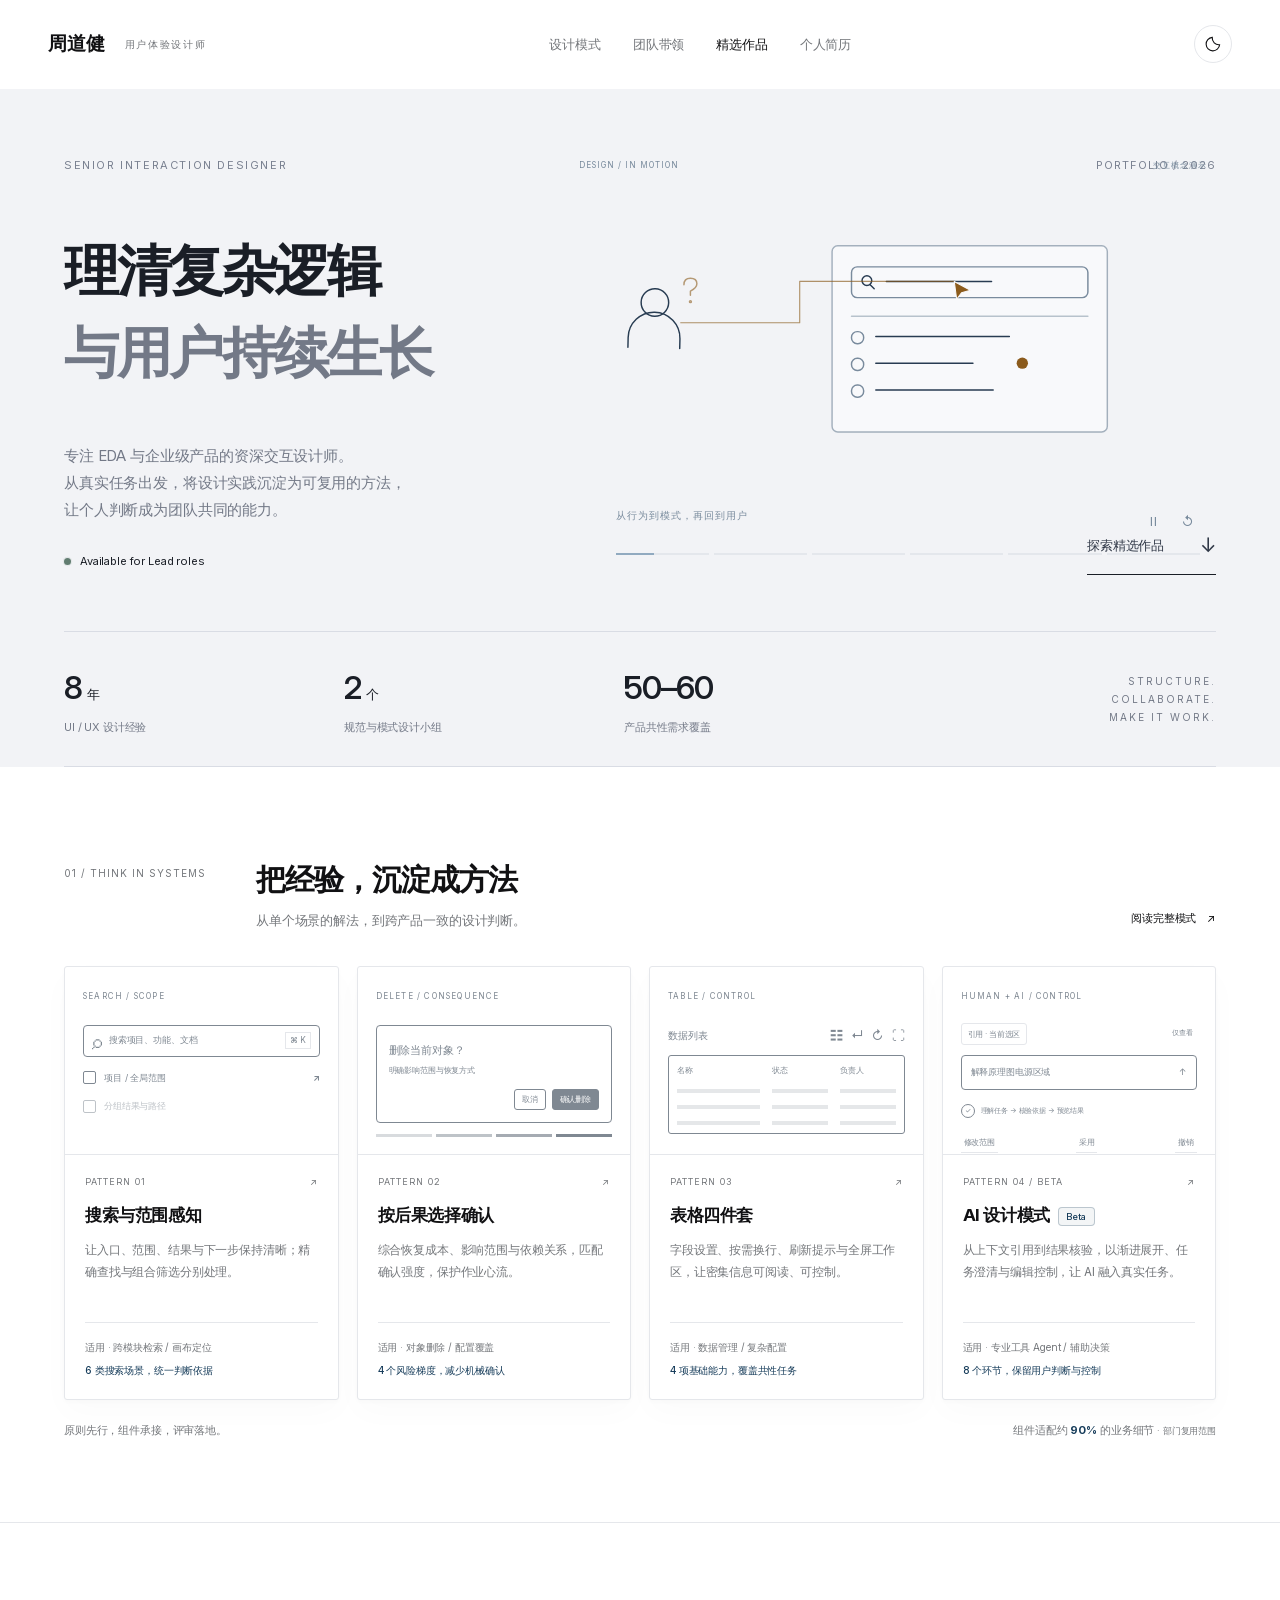
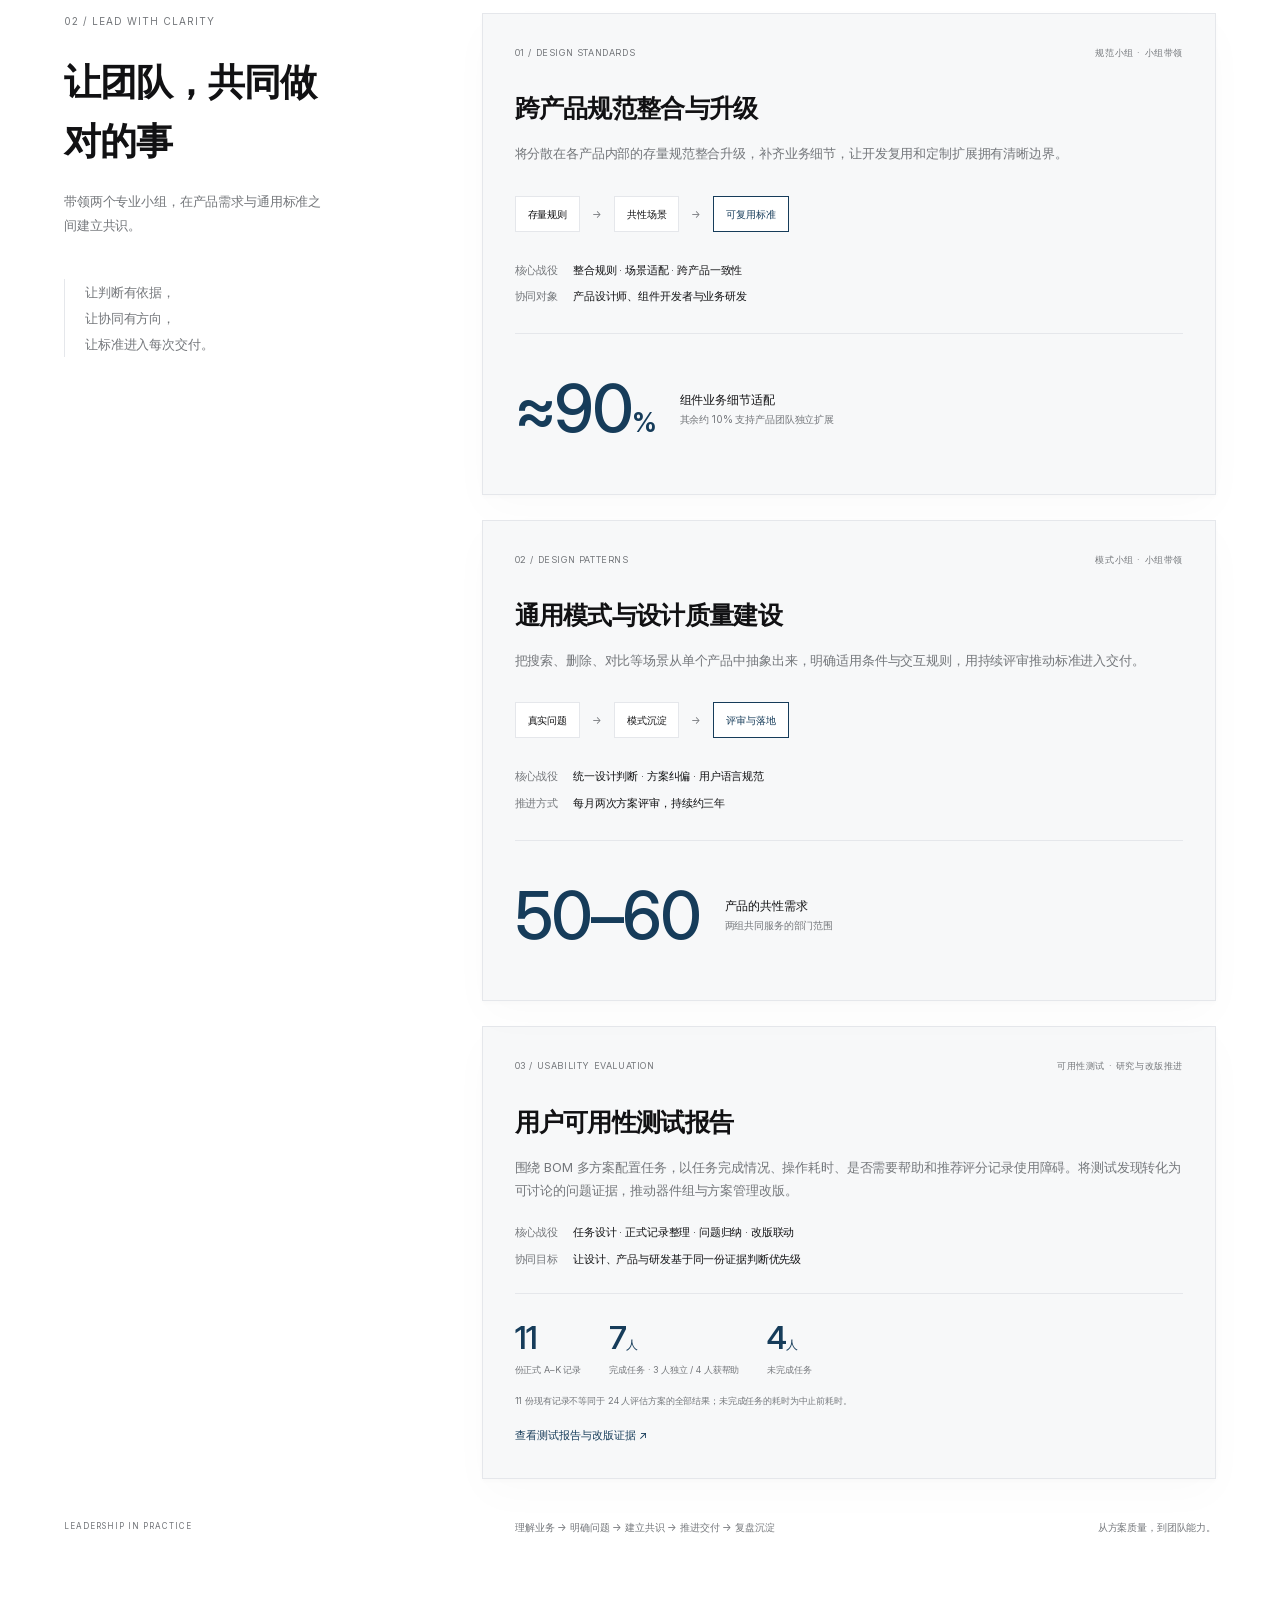
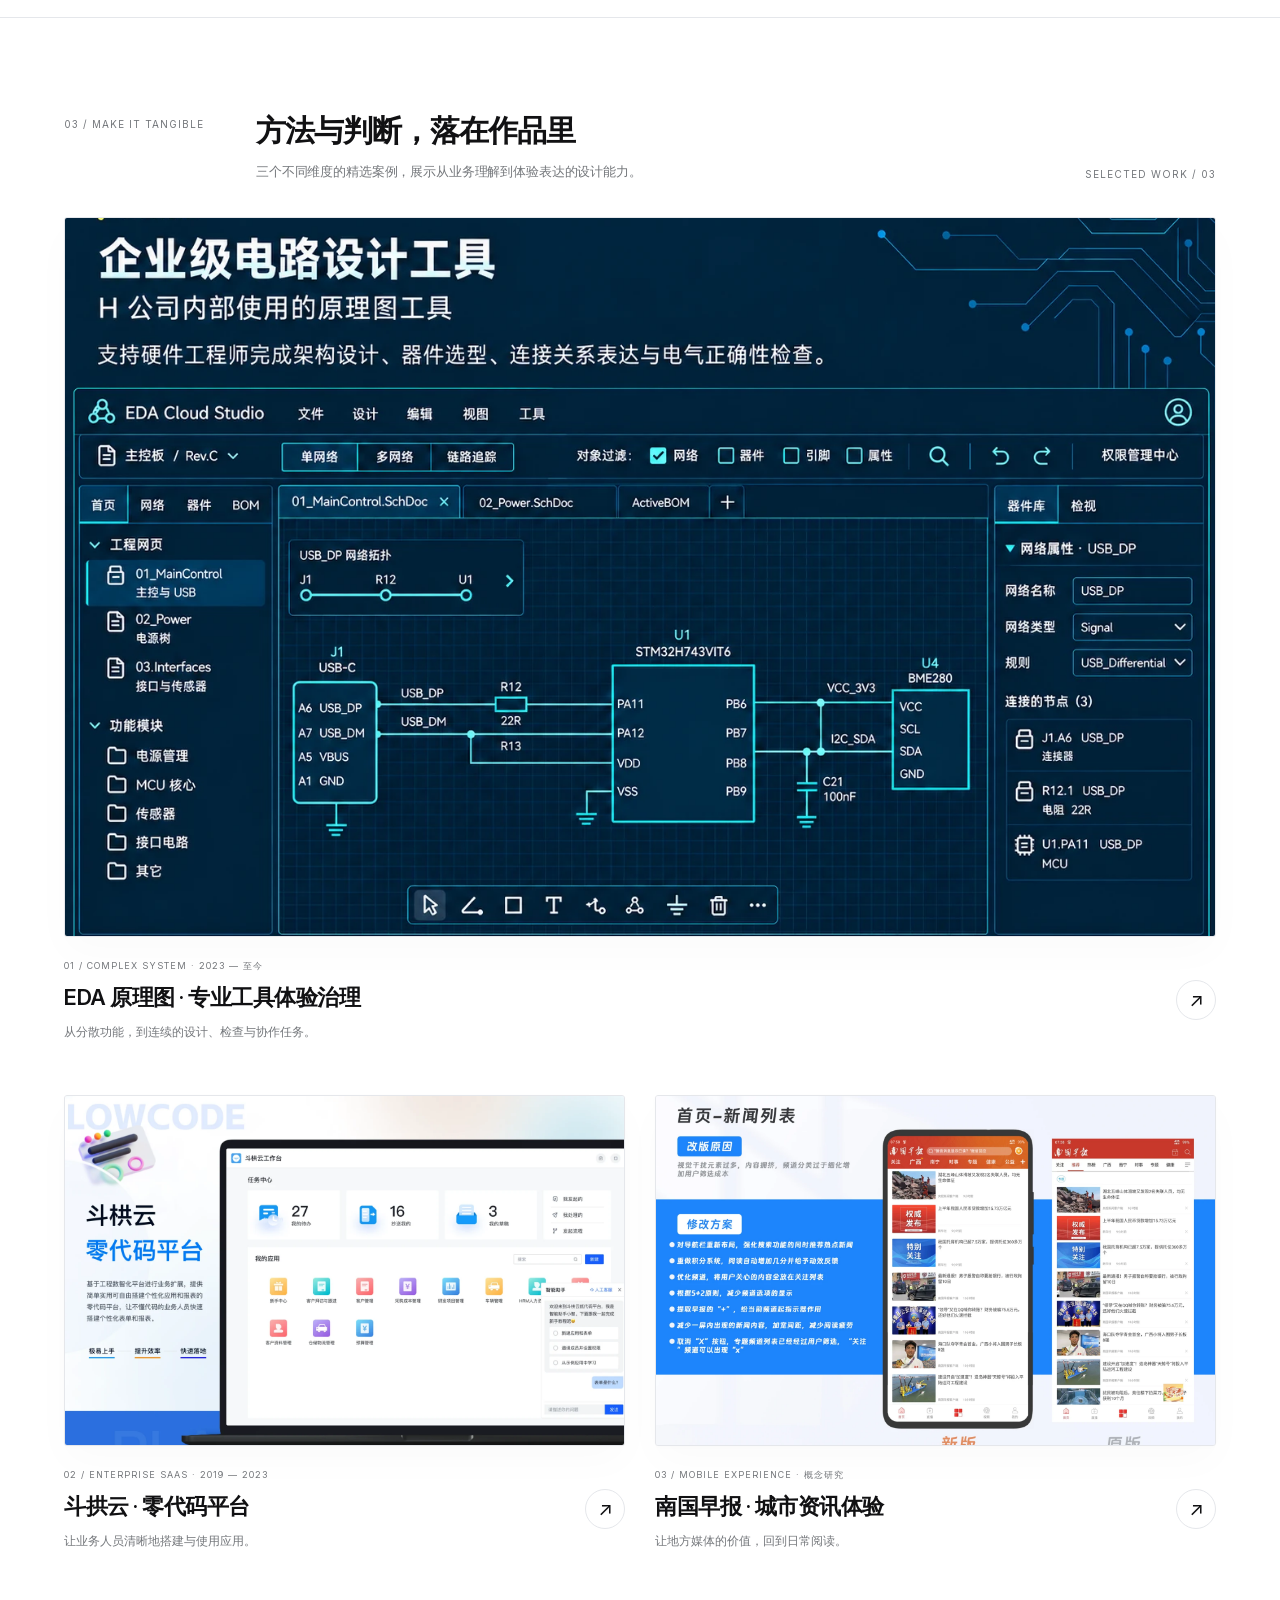
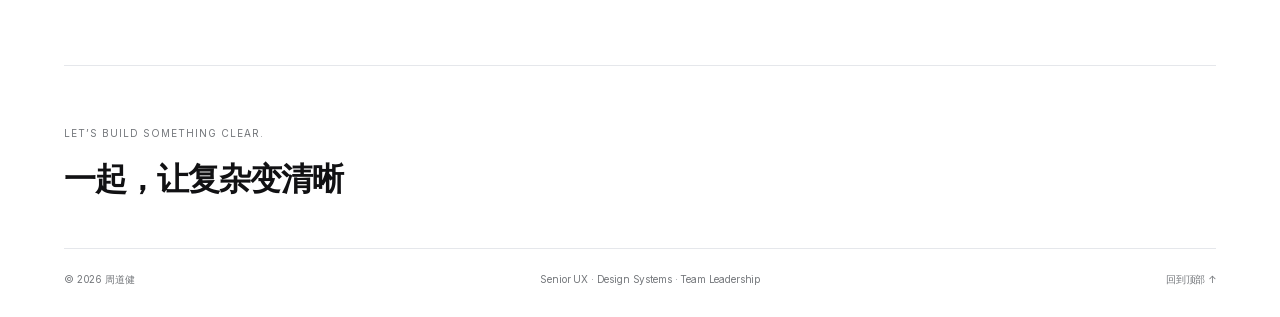
==== commit 6f3a1344: "Publish minimal UX loop with simple character states" ====
--- a/index.html
+++ b/index.html
@@ -1,13 +1,13 @@
 <!doctype html>
-<html lang="zh-CN"><head><meta charset="utf-8"><meta name="viewport" content="width=device-width,initial-scale=1"><meta name="color-scheme" content="light dark"><meta name="description" content="匿名设计师，资深交互设计师。以复杂业务设计、跨产品方法论和设计小组带领，把专业工具变成清晰的用户体验。"><title>UX Portfolio — Design Leadership</title><link rel="icon" type="image/svg+xml" href="data:image/svg+xml,%3Csvg xmlns='http://www.w3.org/2000/svg' viewBox='0 0 32 32'%3E%3Crect width='32' height='32' rx='6' fill='%2315243b'/%3E%3Cpath d='M8 9h16v14H8zM8 16h16M16 9v14' fill='none' stroke='white' stroke-width='2'/%3E%3C/svg%3E"><script>try{const t=localStorage.getItem('zdj-theme');document.documentElement.dataset.theme=t|| (matchMedia('(prefers-color-scheme:dark)').matches?'dark':'light')}catch{document.documentElement.dataset.theme='light'}</script><link rel="stylesheet" href="style.css?v=8"></head>
-<body><a class="skip" href="#main">跳转到主要内容</a><header id="nav"><div class="nav-inner"><a href="#" class="brand">匿名设计师<span>UX / DESIGN</span></a><nav aria-label="主导航"><a href="#patterns">设计模式</a><a href="#leadership">团队带领</a><a href="#portfolio">精选作品</a></nav><div class="nav-actions"><button id="theme" aria-label="切换到深色模式" title="切换深浅模式"><svg viewBox="0 0 24 24" fill="none" stroke="currentColor" stroke-width="1.5"><path d="M20.8 13A9 9 0 0 1 11 3.2 9 9 0 1 0 20.8 13Z"/></svg></button></div></div></header>
-<main id="main"><section class="hero wrap"><div class="eyebrow">SENIOR INTERACTION DESIGNER <span>PORTFOLIO / 2026</span></div><h1><span class="hero-line">理清复杂逻辑</span><span class="hero-line">带领设计团队</span><span class="hero-line quiet">让体验持续生长</span></h1><div class="hero-bottom"><div><p class="hero-intro">专注 EDA 与企业级产品的资深交互设计师。<br>从真实任务出发，将设计实践沉淀为可复用的方法，<br class="desktop">让个人判断成为团队共同的能力。</p><div class="availability"><i></i> Available for Lead roles</div></div><a class="hero-cta" href="#portfolio">探索精选作品 <span>↓</span></a></div><div class="hero-stats"><div><strong>8<span>年</span></strong><p>UI / UX 设计经验</p></div><div><strong>2<span>个</span></strong><p>规范与模式设计小组</p></div><div><strong>50–60</strong><p>产品共性需求覆盖</p></div><div class="hero-note">STRUCTURE.<br>COLLABORATE.<br>MAKE IT WORK.</div></div></section>
+<html lang="zh-CN"><head><meta charset="utf-8"><meta name="viewport" content="width=device-width,initial-scale=1"><meta name="color-scheme" content="light dark"><meta name="description" content="周道健，资深交互设计师。以复杂业务设计、跨产品方法论和设计小组带领，把专业工具变成清晰的用户体验。"><title>周道健 — 用户体验设计师</title><link rel="icon" type="image/svg+xml" href="data:image/svg+xml,%3Csvg xmlns='http://www.w3.org/2000/svg' viewBox='0 0 32 32'%3E%3Crect width='32' height='32' rx='6' fill='%2315243b'/%3E%3Cpath d='M8 9h16v14H8zM8 16h16M16 9v14' fill='none' stroke='white' stroke-width='2'/%3E%3C/svg%3E"><script src="theme.js?v=2"></script><link rel="stylesheet" href="style.css?v=gold-focus-15"><link rel="stylesheet" href="schematic-story.css?v=simple-person-7"></head>
+<body><a class="skip" href="#main">跳转到主要内容</a><header id="nav"><div class="nav-inner"><a href="#" class="brand">周道健<span>用户体验设计师</span></a><nav aria-label="主导航"><a href="#patterns">设计模式</a><a href="#leadership">团队带领</a><a href="#portfolio">精选作品</a><a href="resume.html">个人简历</a></nav><div class="nav-actions"><button id="theme" aria-label="切换到深色模式" title="切换深浅模式"><svg viewBox="0 0 24 24" fill="none" stroke="currentColor" stroke-width="1.5"><path d="M20.8 13A9 9 0 0 1 11 3.2 9 9 0 1 0 20.8 13Z"/></svg></button></div></div></header>
+<main id="main"><section class="hero wrap"><div class="eyebrow">SENIOR INTERACTION DESIGNER <span>PORTFOLIO / 2026</span></div><h1><span class="hero-line">理清复杂逻辑</span><span class="hero-line quiet">与用户持续生长</span></h1><div class="schematic-art" role="group" aria-label="设计方法闭环：观察行为、分析问题、追溯根因、改进产品、沉淀模式、验证反馈"><div class="sch-kicker"><span>DESIGN / IN MOTION</span><span>交互概念演示</span></div><svg viewBox="80 120 760 420" aria-hidden="true"><g id="schematic-camera"></g></svg><div class="sch-story-footer"><div class="sch-story-copy">从行为到模式，再回到用户</div><div class="sch-controls"><button class="sch-play" aria-label="暂停设计过程动画" aria-pressed="false">Ⅱ</button><button class="sch-replay" aria-label="重新播放设计过程动画">↺</button></div><div class="sch-story-steps" role="group" aria-label="动画进度"><button aria-label="查看观察行为镜头"></button><button aria-label="查看分析问题镜头"></button><button aria-label="查看追溯根因镜头"></button><button aria-label="查看改进产品镜头"></button><button aria-label="查看沉淀模式镜头"></button><button aria-label="查看验证反馈镜头"></button></div></div></div><div class="hero-bottom"><div><p class="hero-intro">专注 EDA 与企业级产品的资深交互设计师。<br>从真实任务出发，将设计实践沉淀为可复用的方法，<br class="desktop">让个人判断成为团队共同的能力。</p><div class="availability"><i></i> Available for Lead roles</div></div><a class="hero-cta" href="#portfolio">探索精选作品 <span>↓</span></a></div><div class="hero-stats"><div><strong>8<span>年</span></strong><p>UI / UX 设计经验</p></div><div><strong>2<span>个</span></strong><p>规范与模式设计小组</p></div><div><strong>50–60</strong><p>产品共性需求覆盖</p></div><div class="hero-note">STRUCTURE.<br>COLLABORATE.<br>MAKE IT WORK.</div></div></section>
 <section class="wrap section" id="patterns"><div class="section-title"><div class="section-index">01 / THINK IN SYSTEMS</div><div><h2>把经验，沉淀成方法</h2><p>从单个场景的解法，到跨产品一致的设计判断。</p></div><a class="text-link" href="patterns.html" target="_blank" rel="noopener">阅读完整模式 <span>↗</span></a></div><div class="patterns-grid">
 <a class="pattern-card" href="patterns.html#search" target="_blank" rel="noopener"><div class="wire search-wire"><div class="mini-label">SEARCH / SCOPE</div><div class="searchbox"><span>⌕</span> 搜索项目、功能、文档 <kbd>⌘ K</kbd></div><div class="wire-row"><i></i><span>项目 / 全局范围</span><b>↗</b></div><div class="wire-row faint"><i></i><span>分组结果与路径</span></div></div><div class="pattern-body"><span class="small-code">PATTERN 01 <b>↗</b></span><h3>搜索与范围感知</h3><p>让入口、范围、结果与下一步保持清晰；精确查找与组合筛选分别处理。</p><div class="pattern-foot">适用 · 跨模块检索 / 画布定位<br><strong>6 类搜索场景，统一判断依据</strong></div></div></a>
 <a class="pattern-card" href="patterns.html#delete" target="_blank" rel="noopener"><div class="wire delete-wire"><div class="mini-label">DELETE / CONSEQUENCE</div><div class="wire-dialog"><span>删除当前对象？</span><p>明确影响范围与恢复方式</p><div><i>取消</i><i class="filled">确认删除</i></div></div><div class="risk-lines"><i></i><i></i><i></i><i></i></div></div><div class="pattern-body"><span class="small-code">PATTERN 02 <b>↗</b></span><h3>按后果选择确认</h3><p>综合恢复成本、影响范围与依赖关系，匹配确认强度，保护作业心流。</p><div class="pattern-foot">适用 · 对象删除 / 配置覆盖<br><strong>4 个风险梯度，减少机械确认</strong></div></div></a>
 <a class="pattern-card" href="patterns.html#table-tools" target="_blank" rel="noopener"><div class="wire table-wire"><div class="mini-label">TABLE / CONTROL</div><div class="table-tools"><span>数据列表</span><i>☷</i><i>↵</i><i>↻</i><i>⛶</i></div><div class="mini-table"><span>名称</span><span>状态</span><span>负责人</span><i></i><i></i><i></i><i></i><i></i><i></i><i></i><i></i><i></i></div></div><div class="pattern-body"><span class="small-code">PATTERN 03 <b>↗</b></span><h3>表格四件套</h3><p>字段设置、按需换行、刷新提示与全屏工作区，让密集信息可阅读、可控制。</p><div class="pattern-foot">适用 · 数据管理 / 复杂配置<br><strong>4 项基础能力，覆盖共性任务</strong></div></div></a>
-<a class="pattern-card" href="patterns.html#ai-patterns" target="_blank" rel="noopener"><div class="wire ai-wire"><div class="mini-label">HUMAN + AI / CONTROL</div><div class="ai-context"><span>引用 · 当前选区</span><i>仅查看</i></div><div class="ai-task">解释原理图电源区域 <b>↑</b></div><div class="ai-feedback"><i>✓</i><span>理解任务 → 核验依据 → 预览结果</span></div><div class="sync-states"><span>修改范围</span><span>采用</span><span>撤销</span></div></div><div class="pattern-body"><span class="small-code">PATTERN 04 / BETA <b>↗</b></span><h3>AI 设计模式</h3><p>从上下文引用到结果核验，以渐进展开、任务澄清与编辑控制，让 AI 融入真实任务。</p><div class="pattern-foot">适用 · 专业工具 Agent / 辅助决策<br><strong>8 个环节，保留用户判断与控制</strong></div></div></a></div><div class="section-aside"><span>原则先行，组件承接，评审落地。</span><span>组件适配约 <b>90%</b> 的业务细节 <small>· 部门复用范围</small></span></div></section>
+<a class="pattern-card" href="patterns.html#ai-patterns" target="_blank" rel="noopener"><div class="wire ai-wire"><div class="mini-label">HUMAN + AI / CONTROL</div><div class="ai-context"><span>引用 · 当前选区</span><i>仅查看</i></div><div class="ai-task">解释原理图电源区域 <b>↑</b></div><div class="ai-feedback"><i>✓</i><span>理解任务 → 核验依据 → 预览结果</span></div><div class="sync-states"><span>修改范围</span><span>采用</span><span>撤销</span></div></div><div class="pattern-body"><span class="small-code">PATTERN 04 / BETA <b>↗</b></span><h3>AI 设计模式 <span class="beta-badge">Beta</span></h3><p>从上下文引用到结果核验，以渐进展开、任务澄清与编辑控制，让 AI 融入真实任务。</p><div class="pattern-foot">适用 · 专业工具 Agent / 辅助决策<br><strong>8 个环节，保留用户判断与控制</strong></div></div></a></div><div class="section-aside"><span>原则先行，组件承接，评审落地。</span><span>组件适配约 <b>90%</b> 的业务细节 <small>· 部门复用范围</small></span></div></section>
 <section id="leadership" class="leadership section"><div class="wrap"><div class="lead-layout"><div class="lead-intro"><div class="section-title"><div class="section-index">02 / LEAD WITH CLARITY</div><div><h2>让团队，共同做对的事</h2><p>带领两个专业小组，在产品需求与通用标准之间建立共识。</p></div></div><p class="lead-intro-note">让判断有依据，<br>让协同有方向，<br>让标准进入每次交付。</p></div><div class="lead-projects"><div class="lead-grid"><article class="lead-card"><div class="lead-top"><span>01 / DESIGN STANDARDS</span><span>规范小组 · 小组带领</span></div><h3>跨产品规范整合与升级</h3><p class="lead-description">将分散在各产品内部的存量规范整合升级，补齐业务细节，让开发复用和定制扩展拥有清晰边界。</p><div class="lead-map"><span>存量规则</span><i>→</i><span>共性场景</span><i>→</i><span class="emphasis">可复用标准</span></div><dl><div><dt>核心战役</dt><dd>整合规则 · 场景适配 · 跨产品一致性</dd></div><div><dt>协同对象</dt><dd>产品设计师、组件开发者与业务研发</dd></div></dl><div class="lead-value"><strong aria-label="约90%"><span class="counter-prefix">≈</span><span class="counter" data-target="90">90</span><span>%</span></strong><p>组件业务细节适配<br><small>其余约 10% 支持产品团队独立扩展</small></p></div></article><article class="lead-card"><div class="lead-top"><span>02 / DESIGN PATTERNS</span><span>模式小组 · 小组带领</span></div><h3>通用模式与设计质量建设</h3><p class="lead-description">把搜索、删除、对比等场景从单个产品中抽象出来，明确适用条件与交互规则，用持续评审推动标准进入交付。</p><div class="lead-map"><span>真实问题</span><i>→</i><span>模式沉淀</span><i>→</i><span class="emphasis">评审与落地</span></div><dl><div><dt>核心战役</dt><dd>统一设计判断 · 方案纠偏 · 用户语言规范</dd></div><div><dt>推进方式</dt><dd>每月两次方案评审，持续约三年</dd></div></dl><div class="lead-value"><strong aria-label="50至60"><span class="counter" data-target="50">50</span>–<span class="counter" data-target="60">60</span></strong><p>产品的共性需求<br><small>两组共同服务的部门范围</small></p></div></article></div><article class="lead-card testing-lead"><div class="testing-copy"><div class="lead-top"><span>03 / USABILITY EVALUATION</span><span>可用性测试 · 研究与改版推进</span></div><h3>用户可用性测试报告</h3><p class="lead-description">围绕 BOM 多方案配置任务，以任务完成情况、操作耗时、是否需要帮助和推荐评分记录使用障碍。将测试发现转化为可讨论的问题证据，推动器件组与方案管理改版。</p><dl><div><dt>核心战役</dt><dd>任务设计 · 正式记录整理 · 问题归纳 · 改版联动</dd></div><div><dt>协同目标</dt><dd>让设计、产品与研发基于同一份证据判断优先级</dd></div></dl><div class="testing-results"><div><strong aria-label="11"><span class="counter" data-target="11">11</span></strong><span>份正式 A–K 记录</span></div><div><strong aria-label="7人"><span class="counter" data-target="7">7</span><span>人</span></strong><span>完成任务 · 3 人独立 / 4 人获帮助</span></div><div><strong aria-label="4人"><span class="counter" data-target="4">4</span><span>人</span></strong><span>未完成任务</span></div></div><p class="testing-note">11 份现有记录不等同于 24 人评估方案的全部结果；未完成任务的耗时为中止前耗时。</p><button class="text-link report-open" data-case="testing">查看测试报告与改版证据 ↗</button></div></article></div></div><div class="lead-bottom"><span>LEADERSHIP IN PRACTICE</span><p>理解业务 → 明确问题 → 建立共识 → 推进交付 → 复盘沉淀</p><span>从方案质量，到团队能力。</span></div></div></section>
 <section id="portfolio" class="wrap section"><div class="section-title"><div class="section-index">03 / MAKE IT TANGIBLE</div><div><h2>方法与判断，落在作品里</h2><p>三个不同维度的精选案例，展示从业务理解到体验表达的设计能力。</p></div><span class="portfolio-count">SELECTED WORK / 03</span></div><div class="work-list"><button class="work-card featured" data-case="eda" aria-label="查看 EDA 原理图体验设计案例"><div class="work-image eda-image"><img src="assets/eda-01.webp" alt="EDA 专业原理图工具作品集封面" loading="lazy" width="1800" height="1013"><div class="work-overlay"><dl><div><dt>CHALLENGE / 挑战</dt><dd>专业工具中的配置、权限和检查流程割裂。</dd></div><div><dt>SOLUTION / 解法</dt><dd>以任务链整合 BOM、权限、网络与检视体验。</dd></div><div><dt>IMPACT / 成果</dt><dd>体验类事件单 257 → 32；下降 87.5%。</dd></div></dl><span>展开案例 ↗</span></div></div><div class="work-info"><div><span class="small-code">01 / COMPLEX SYSTEM · 2023 — 至今</span><h3>EDA 原理图 · 专业工具体验治理</h3><p>从分散功能，到连续的设计、检查与协作任务。</p></div><span class="round-arrow">↗</span></div></button><div class="work-two"><button class="work-card" data-case="dougong" aria-label="查看斗拱云零代码平台案例"><div class="work-image dougong-image"><img src="assets/dougong-2.webp" alt="斗拱云零代码平台原始作品集，展示任务中心与应用工作台" loading="lazy" width="1600" height="1200"><div class="work-overlay"><dl><div><dt>CHALLENGE / 挑战</dt><dd>业务人员难以理解应用搭建与流程配置。</dd></div><div><dt>SOLUTION / 解法</dt><dd>重组工作台、模板引导、表单和权限体系。</dd></div><div><dt>IMPACT / 成果</dt><dd>形成从搭建到使用的完整设计方案。</dd></div></dl><span>展开案例 ↗</span></div></div><div class="work-info"><div><span class="small-code">02 / ENTERPRISE SAAS · 2019 — 2023</span><h3>斗拱云 · 零代码平台</h3><p>让业务人员清晰地搭建与使用应用。</p></div><span class="round-arrow">↗</span></div></button><button class="work-card" data-case="news" aria-label="查看南国早报 App 概念研究"><div class="work-image news-image"><img src="assets/news-11.webp" alt="南国早报原始作品：新闻列表新版与原版对比" loading="lazy" width="1800" height="1350"><div class="work-overlay"><dl><div><dt>CHALLENGE / 挑战</dt><dd>信息分区混乱，阅读受到次要功能干扰。</dd></div><div><dt>SOLUTION / 解法</dt><dd>以本地新闻、城市服务与社群重组信息架构。</dd></div><div><dt>IMPACT / 产出</dt><dd>形成现状分析与改版方向，未宣称上线收益。</dd></div></dl><span>展开研究 ↗</span></div></div><div class="work-info"><div><span class="small-code">03 / MOBILE EXPERIENCE · 概念研究</span><h3>南国早报 · 城市资讯体验</h3><p>让地方媒体的价值，回到日常阅读。</p></div><span class="round-arrow">↗</span></div></button></div></div></section>
-<footer class="wrap"><div class="footer-top"><div><span class="section-index">LET’S BUILD SOMETHING CLEAR.</span><h2>一起，让复杂变清晰</h2></div></div><div class="footer-bottom"><span>© 2026 匿名设计师</span><span>Senior UX · Design Systems · Team Leadership</span><a href="#">回到顶部 ↑</a></div></footer></main>
-<dialog id="case-dialog" aria-labelledby="case-title"><div class="dialog-bar"><span id="case-kicker"></span><button id="close-dialog" aria-label="关闭案例">关闭 ×</button></div><div class="dialog-content"><h2 id="case-title"></h2><p id="case-description"></p><div id="case-details"></div></div></dialog><div id="view-cursor" aria-hidden="true">VIEW</div><script src="app.js?v=9"></script></body></html>
+<footer class="wrap"><div class="footer-top"><div><span class="section-index">LET’S BUILD SOMETHING CLEAR.</span><h2>一起，让复杂变清晰</h2></div></div><div class="footer-bottom"><span>© 2026 周道健</span><span>Senior UX · Design Systems · Team Leadership</span><a href="#">回到顶部 ↑</a></div></footer></main>
+<dialog id="case-dialog" aria-labelledby="case-title"><div class="dialog-bar"><span id="case-kicker"></span><button id="close-dialog" aria-label="关闭案例">关闭 ×</button></div><div class="dialog-content"><h2 id="case-title"></h2><p id="case-description"></p><div id="case-details"></div></div></dialog><div id="view-cursor" aria-hidden="true">VIEW</div><script src="app.js?v=flow-theme-1"></script><script src="schematic-story.js?v=simple-person-7"></script></body></html>
--- a/style.css
+++ b/style.css
@@ -10,3 +10,105 @@
 @media(min-width:681px) and (max-width:1100px){.local-clock{display:flex}.nav-actions{gap:12px}.nav-inner{gap:18px}nav{gap:22px}.local-clock time{font-size:10px}.local-clock div>span{font-size:5px}.contact-link{display:none}}
 
 .mini-table{transition:grid-template-columns 300ms var(--ease),transform 300ms var(--ease),border-color 300ms var(--ease)}
+
+/* Cover: abstract EDA routing and continuous signal propagation. */
+.hero h1{font-size:clamp(40px,4.8vw,64px);letter-spacing:-2.5px;line-height:1.5;position:relative;z-index:1;width:58%;margin-top:54px}
+.hero h1 .hero-line.quiet{color:var(--muted)}
+.signal-art{position:absolute;right:24px;top:106px;width:46%;height:350px;pointer-events:none;color:#408d87;z-index:0}
+.signal-art svg{display:block;width:100%;height:100%;overflow:visible}
+.signal-route{stroke:currentColor;stroke-width:.65;opacity:.19;stroke-linejoin:round}
+.signal-flow{stroke:currentColor;stroke-width:1.25;stroke-linecap:round;stroke-linejoin:round;stroke-dasharray:22 630;animation:signal-travel var(--duration) linear var(--delay) infinite;opacity:.55}
+.signal-particle{fill:#67b8ac;filter:drop-shadow(0 0 3px #56bba9)}
+.signal-dust{fill:currentColor;opacity:.23;animation:signal-shimmer 7s ease-in-out var(--delay) infinite}
+.signal-junctions{stroke:currentColor;stroke-width:.8;fill:var(--bg);opacity:.5}
+.signal-caption{display:flex;justify-content:space-between;font-size:7px;letter-spacing:1.5px;color:var(--muted);padding:0 34px;margin-top:-8px;opacity:.65}
+.hero-bottom{position:relative;z-index:1;margin-top:48px}.hero-intro{max-width:540px}
+html[data-theme=dark] .signal-art{color:#7ac6ba}html[data-theme=dark] .signal-route{opacity:.25}
+@keyframes signal-travel{to{stroke-dashoffset:-652}}
+@keyframes signal-shimmer{0%,100%{opacity:.12}50%{opacity:.48}}
+@media(max-width:900px){.hero h1{font-size:clamp(34px,4.9vw,44px);letter-spacing:-1.5px;width:64%}.signal-art{right:10px;width:43%;top:110px;height:290px}.signal-caption{font-size:5px;letter-spacing:.7px;padding:0 20px}}
+@media(max-width:680px){.hero h1{width:100%;font-size:clamp(32px,7.5vw,46px);margin-top:30px}.signal-art{position:relative;top:auto;right:auto;width:100%;height:220px;margin:12px auto 24px}.signal-art svg{max-width:380px;margin:auto}.signal-caption{max-width:380px;margin:-8px auto 0;padding:0 25px;font-size:6px}.hero-bottom{margin-top:24px}}
+@media(prefers-reduced-motion:reduce){.signal-art animateMotion{display:none}.signal-particle{display:none}.signal-flow{animation:none;stroke-dasharray:22 170;opacity:.3}}
+
+nav a[aria-current=page]{color:var(--ink);border-bottom:1px solid var(--ink)}
+.resume{padding-top:65px;padding-bottom:80px;max-width:1080px}.resume-head{display:flex;justify-content:space-between;gap:32px;padding:42px 0;border-bottom:1px solid var(--line)}.resume-head h1{font-size:52px;letter-spacing:-2px;margin:0}.resume-role{font-size:20px;margin-top:9px}.resume-role span{font-size:12px;color:var(--muted);margin-left:18px}.resume-contact{display:flex;gap:24px;margin-top:25px;font-size:14px}.resume-school{margin-top:12px;color:var(--muted)}.resume-download{display:inline-block;margin-top:22px;border-bottom:1px solid var(--line)}.resume-head img{width:144px;height:192px;object-fit:cover;border-radius:3px}.resume-summary{padding:32px 0;font-size:16px;line-height:1.95;max-width:850px}.resume-tags{font-size:11px;color:var(--accent);margin-bottom:16px;letter-spacing:1px}.resume-section{border-top:1px solid var(--line);padding:30px 0 36px}.resume-section h2{font-size:24px;margin-bottom:24px}.resume-section h3{font-size:17px;margin-top:28px;margin-bottom:10px;font-weight:600}.resume-section p{font-size:14px;line-height:1.95;max-width:830px;margin-top:12px;color:var(--muted)}.resume-section .resume-meta{font-size:12px;color:var(--accent);letter-spacing:.3px}
+@media(max-width:680px){.nav-inner{height:auto;min-height:88px;flex-wrap:wrap;padding-block:16px;gap:16px}.brand span{display:inline;font-size:9px;letter-spacing:0}.brand{gap:12px;font-size:17px}header nav{display:flex;order:3;width:100%;justify-content:space-between;gap:12px}nav a{font-size:12px}.resume{padding-top:35px}.resume-head{gap:16px;padding:28px 0}.resume-head h1{font-size:36px}.resume-role{font-size:15px}.resume-role span{display:block;margin:6px 0 0;font-size:10px}.resume-head img{width:90px;height:120px}.resume-contact{flex-direction:column;gap:5px;font-size:12px;margin-top:18px}.resume-school{font-size:11px}.resume-summary{font-size:14px}.resume-section h2{font-size:21px}.resume-section h3{font-size:16px}}
+
+.beta-badge{display:inline-block;vertical-align:middle;font-size:9px;font-weight:500;letter-spacing:.3px;line-height:1.5;padding:2px 7px;margin-left:5px;border:1px solid color-mix(in srgb,var(--accent) 25%,transparent);border-radius:4px;color:var(--accent);background:color-mix(in srgb,var(--accent) 5%,transparent)}
+
+.signal-art{top:100px;height:365px;width:47%}.signal-art canvas{display:block;width:100%;height:100%}.signal-caption{margin-top:-12px;position:relative}.signal-art{color:var(--accent)}
+@media(max-width:900px){.signal-art{top:105px;width:44%;height:300px}}
+@media(max-width:680px){.signal-art{top:auto;width:100%;height:240px;margin:8px auto 22px}.signal-art canvas{height:240px}.signal-caption{margin-top:-10px}}
+/* Spatial dust spans the cover; text and controls retain their own foreground. */
+.hero .signal-art{inset:62px 0 auto;width:100%;height:510px;pointer-events:none;z-index:0}
+.hero .eyebrow,.hero .hero-stats{position:relative;z-index:1}
+.hero .signal-caption{position:absolute;right:42px;bottom:52px;width:40%;padding:0;margin:0;opacity:.5}
+@media(max-width:900px) and (min-width:681px){.hero .signal-art{height:450px}.hero .signal-caption{bottom:48px;right:32px;font-size:5px}}
+@media(max-width:680px){.hero .signal-art{position:relative;inset:auto;width:100%;height:265px;margin:8px auto 22px}.hero .signal-art canvas{height:265px}.hero .signal-caption{right:0;bottom:0;width:100%;max-width:none;padding:0 12px;font-size:6px}}
+
+@media(min-width:681px){.hero .signal-caption{bottom:100px}}
+
+/* Continuous folded surface: a quiet sculptural counterweight to the typography. */
+.hero .signal-art{inset:78px 14px auto auto;width:45%;height:400px;pointer-events:none}
+.hero .signal-art canvas{width:100%;height:100%}
+.hero .signal-caption{right:30px;bottom:0;width:calc(100% - 60px);font-size:7px;letter-spacing:1.3px;opacity:.6}
+@media(min-width:681px) and (max-width:900px){.hero .signal-art{top:98px;right:10px;width:44%;height:310px}.hero .signal-caption{font-size:5px;right:15px;width:calc(100% - 30px)}}
+@media(max-width:680px){.hero .signal-art{position:relative;inset:auto;width:100%;height:265px;margin:10px auto 28px}.hero .signal-art canvas{height:265px}.hero .signal-caption{right:18px;bottom:0;width:calc(100% - 36px);font-size:6px}}
+
+.hero:before{opacity:.09}.hero .signal-caption{bottom:10px}
+
+.hero .signal-art{inset:58px -6px auto auto;width:49%;height:438px}.hero .signal-caption{right:40px;bottom:0;width:calc(100% - 80px);opacity:.65}.hero:before{display:none}
+@media(min-width:681px) and (max-width:900px){.hero .signal-art{top:90px;right:0;width:47%;height:340px}.hero .signal-caption{font-size:5px;right:20px;width:calc(100% - 40px)}}
+@media(max-width:680px){.hero .signal-art{position:relative;inset:auto;width:100%;height:300px;margin:0 auto 24px}.hero .signal-art canvas{height:300px}.hero .signal-caption{bottom:0;right:15px;width:calc(100% - 30px)}}
+/* Resume: a narrower reading measure brings the portrait closer to identity. */
+.resume{max-width:980px}.resume-head{display:grid;grid-template-columns:minmax(0,1fr) 144px;gap:36px}.resume-head img{justify-self:end}
+@media(max-width:680px){.resume{padding-inline:28px}.resume-head{grid-template-columns:minmax(0,1fr) 90px;gap:16px}.resume-contact a{overflow-wrap:anywhere}.resume-role span{margin-left:0}}
+
+/* AXON: a contained interactive particle space; document scrolling stays native. */
+.hero.wrap{max-width:none;padding-inline:max(48px,calc((100% - 1152px)/2));background:#08090d;--ink:#f0f0f4;--muted:#9798a4;--line:#2a2b35;--accent:#c5b7e8;--green:#a0b4a8;color:var(--ink);overflow:hidden}
+.hero h1{font-weight:650}.hero h1 .hero-line.quiet{color:#a8a6b4}.hero .eyebrow{color:#8e8c99}.hero .signal-art{inset:0 0 auto auto;width:64%;height:570px;pointer-events:none;mask-image:linear-gradient(to right,transparent,#000 13%);z-index:0}.hero .signal-art canvas{width:100%;height:100%}.hero .signal-caption{right:40px;bottom:34px;width:54%;color:#8f8a9f;font-size:7px;opacity:.7;letter-spacing:1.3px}.hero-bottom,.hero-stats{position:relative;z-index:1}.hero .hero-cta{color:#e5e1eb}.hero-stats{margin-top:56px}.hero-intro{color:#aaa6b3}
+@media(min-width:681px) and (max-width:1000px){.hero.wrap{padding-inline:32px}.hero .signal-art{width:64%;height:480px}.hero .signal-caption{right:32px;bottom:34px;font-size:6px}}
+@media(max-width:680px){.hero.wrap{padding-inline:28px}.hero .signal-art{position:relative;inset:auto;width:calc(100% + 56px);margin:0 -28px 16px;height:340px;mask-image:linear-gradient(to bottom,transparent,#000 10%,#000 90%,transparent)}.hero .signal-art canvas{height:340px}.hero .signal-caption{right:28px;width:calc(100% - 56px);bottom:4px;font-size:6px}.hero h1{position:relative;z-index:1}.hero-bottom{margin-top:20px}}
+
+.hero .signal-art .signal-order{position:absolute;inset:0;width:100%;height:100%;pointer-events:none;z-index:1}.hero .signal-art canvas{position:relative;z-index:0}.hero .signal-caption{bottom:34px;right:48px;width:56%;color:#9c9fab}.hero.wrap{--accent:#8ca4ff}.hero .signal-art{mask-image:linear-gradient(to right,transparent,#000 20%)}
+@media(max-width:680px){.hero .signal-art{mask-image:linear-gradient(to bottom,transparent,#000 8%,#000 92%,transparent)}.hero .signal-caption{bottom:0;right:28px;width:calc(100% - 56px)}}
+/* The same particle space supports the shared day/night palette. */
+html[data-theme=light] .hero.wrap{background:#f2f3f6;--ink:#1a1e26;--muted:#747a88;--line:#d9dce4;--accent:#345ee8;--green:#617c70;color:var(--ink)}
+html[data-theme=light] .hero h1 .hero-line.quiet{color:#737987}html[data-theme=light] .hero .hero-intro{color:#737987}html[data-theme=light] .hero .eyebrow,html[data-theme=light] .hero .signal-caption{color:#7a8191}html[data-theme=light] .hero .hero-cta{color:#303847}html[data-theme=light] .hero .signal-order g[stroke]{stroke:#5c6780}html[data-theme=light] .hero .signal-order g[fill="#8e93a3"]{fill:#68738a}
+
+.hero.wrap{touch-action:pan-y pinch-zoom}
+@media(max-width:680px){}
+
+/* Continuous planetary corona and accretion field. */
+.hero .signal-art{width:100%;mask-image:linear-gradient(to right,transparent,#000 30%)}
+.hero .signal-order{left:36%;width:64%}
+.hero .signal-corona{position:absolute;left:68%;top:50%;width:440px;height:440px;transform:translate(-50%,-50%);border-radius:50%;background:radial-gradient(circle,transparent 48%,rgba(143,170,255,.025) 57%,rgba(171,193,255,.18) 64%,rgba(125,155,255,.06) 69%,transparent 77%);filter:blur(9px);opacity:.9}
+.hero .signal-pointer-glow{position:absolute;inset:0;background:radial-gradient(circle 110px at var(--pointer-x,68%) var(--pointer-y,50%),rgba(138,170,255,.24),transparent);opacity:var(--pointer-glow,0);mix-blend-mode:screen}
+html[data-theme="light"] .hero .signal-corona{background:radial-gradient(circle,transparent 48%,rgba(89,120,193,.03) 57%,rgba(81,112,186,.18) 64%,rgba(100,130,200,.07) 69%,transparent 77%)}
+@media(max-width:680px){.hero .signal-art{width:calc(100% + 56px);mask-image:linear-gradient(transparent,#000 12%,#000 85%,transparent)}.hero .signal-order{left:0;width:100%}.hero .signal-corona{left:50%;width:265px;height:265px}}
+
+/* Uneven nebular light replaces the geometrical corona ring. */
+.hero .signal-corona{width:650px;height:470px;border-radius:0;background:radial-gradient(ellipse at 67% 28%,#7b89d21b,transparent 35%),radial-gradient(ellipse at 25% 65%,#9e81ca16,transparent 37%),radial-gradient(ellipse at 58% 64%,#b2bfe014,transparent 43%);filter:blur(24px);transform:translate(-50%,-50%) rotate(-24deg)}
+html[data-theme="light"] .hero .signal-corona{background:radial-gradient(ellipse at 67% 28%,#5b6da522,transparent 35%),radial-gradient(ellipse at 25% 65%,#8b719b16,transparent 37%)}
+@media(max-width:680px){.hero .signal-corona{width:390px;height:290px;filter:blur(18px)}}
+
+/* Isolated planet and three rings: remove the wide galactic nebula. */
+.hero .signal-corona{display:none}
+/* Independent vector magnetic connections; orbit geometry never follows the pointer. */
+.hero .signal-arcs{position:absolute;inset:0;width:100%;height:100%;z-index:3;pointer-events:none;overflow:visible;opacity:0;filter:drop-shadow(0 0 3px #5e9eff) drop-shadow(0 0 8px #447dff)}
+.hero .signal-arcs path{fill:none;stroke:#d1e6ff;stroke-width:1;stroke-linecap:round;stroke-linejoin:round}
+.hero .signal-arcs path:nth-child(2){stroke:#8ab8ff;stroke-width:.8}
+.hero .signal-arcs path:nth-child(3){stroke:#f4f6ff;stroke-width:.65}
+html[data-theme="light"] .hero .signal-arcs{filter:drop-shadow(0 0 4px #497deb88)}
+html[data-theme="light"] .hero .signal-arcs path{stroke:#315fa9}
+
+/* Near/far ring scale remains within a clipped, non-scrolling hero. */
+.hero .signal-arcs{filter:blur(.65px) drop-shadow(0 0 3px #528bdf66)}
+.hero .signal-arcs path{stroke-opacity:.34;stroke-width:.65}
+.hero .signal-arcs path:nth-child(2){stroke-width:.5;stroke-opacity:.28}
+.hero .signal-arcs path:nth-child(3){stroke-width:.45;stroke-opacity:.25}
+html[data-theme="light"] .hero .signal-arcs{filter:blur(.55px) drop-shadow(0 0 2px #497deb44)}
+@media(min-width:681px){.hero .signal-art{mask-image:linear-gradient(to right,transparent 32%,#000 52%)}}
+.hero .signal-internal-arcs{filter:blur(.45px) drop-shadow(0 0 3px #8faacc55)}
+.hero .signal-internal-arcs path{stroke:#c6dcf1;stroke-width:.8;stroke-opacity:.48}
+html[data-theme="light"] .hero .signal-internal-arcs path{stroke:#345474;stroke-opacity:.65}
--- a/schematic-story.css
+++ b/schematic-story.css
@@ -0,0 +1,55 @@
+.hero .schematic-art{--sch-ink:#aab7c6;--sch-soft:#627080;--sch-wire:#7ba3c7;--sch-accent:#7fbce9;position:absolute;top:116px;right:max(22px,calc((100% - 1320px)/2));width:57%;height:460px;z-index:0;color:var(--sch-ink);pointer-events:auto}
+.schematic-art .sch-kicker{display:flex;justify-content:space-between;margin:0 7% 6px;font:9px/1.5 Inter,sans-serif;letter-spacing:2px;color:var(--sch-soft)}
+.schematic-art svg{width:100%;height:340px;overflow:hidden;display:block;background-image:radial-gradient(var(--sch-soft) .55px,transparent .55px);background-size:18px 18px;background-position:center;border-radius:3px;mask-image:linear-gradient(to right,transparent,#000 12%,#000 95%,transparent)}
+.schematic-art svg path,.schematic-art svg rect,.schematic-art svg circle{fill:none;stroke:var(--sch-ink);stroke-width:1.8;stroke-linejoin:round;stroke-linecap:round}
+.schematic-art svg text{fill:var(--sch-ink);font:20px Inter,monospace;letter-spacing:.4px;stroke:none}
+.schematic-art svg .sch-meta{font-size:17px;fill:var(--sch-soft);letter-spacing:1.4px}.schematic-art svg .sch-pin{font-size:17px}.schematic-art svg .sch-net{font-size:17px;fill:var(--sch-wire)}
+.schematic-art svg .sch-ref{fill:var(--sch-accent);font-size:22px}.schematic-art svg .sch-block-title{font-size:25px;letter-spacing:2px}.schematic-art svg .sch-blocks rect{stroke:var(--sch-soft)}
+.schematic-art svg .sch-block-flow{stroke:var(--sch-accent);stroke-dasharray:3 7}.schematic-art svg .sch-sheet path,.schematic-art svg .sch-sheet rect{stroke:var(--sch-soft);stroke-width:1}
+.schematic-art svg .sch-wires path{stroke:var(--sch-wire)}.schematic-art svg .sch-junctions circle{fill:var(--sch-wire);stroke:none}.schematic-art svg .sch-trace{stroke:var(--sch-accent);stroke-width:3}.schematic-art svg .sch-check path,.schematic-art svg .sch-check circle{stroke:var(--sch-accent)}
+.schematic-art svg .sch-callout{font-size:20px;fill:var(--sch-soft)}.schematic-art svg .sch-explode-notes path{stroke:var(--sch-soft);stroke-dasharray:4 5}
+.schematic-art .sch-story-footer{margin:8px 8% 0 12%;display:grid;grid-template-columns:1fr auto;gap:9px 16px}.schematic-art .sch-story-copy{display:flex;align-items:baseline;gap:14px}.schematic-art .sch-shot-title{font-size:15px;font-weight:500;color:var(--ink);letter-spacing:2px}.schematic-art .sch-shot-description{font-size:11px;color:var(--muted)}
+.schematic-art .sch-controls{display:flex;gap:10px}.schematic-art button{background:transparent;border:0;color:var(--sch-soft);font-size:10px;padding:4px 0;cursor:pointer}.schematic-art button:hover{color:var(--ink)}.schematic-art button:focus-visible{outline:1px solid var(--sch-accent);outline-offset:4px}
+.schematic-art .sch-story-steps{display:flex;gap:5px;grid-column:1/-1}.schematic-art .sch-story-steps i{height:2px;flex:1;background:var(--line);position:relative}.schematic-art .sch-story-steps i:after{content:'';position:absolute;inset:0 auto 0 0;width:var(--fill,0);background:var(--sch-wire)}.schematic-art .sch-story-steps i.active:after{background:var(--sch-accent)}
+html[data-theme="light"] .hero .schematic-art{--sch-ink:#34485d;--sch-soft:#81909f;--sch-wire:#426d94;--sch-accent:#246aa0}
+@media(min-width:1100px){.hero h1{width:50%;font-size:clamp(40px,4.3vw,60px)}}
+@media(max-width:1000px) and (min-width:681px){.hero .schematic-art{right:0;width:58%;top:146px}.schematic-art .sch-shot-description{display:none}.schematic-art svg{height:300px}}
+@media(max-width:680px){.hero .schematic-art{position:relative;top:auto;right:auto;width:calc(100% + 40px);height:auto;margin:20px -20px 34px}.schematic-art svg{height:290px;background-size:14px 14px;mask-image:linear-gradient(to right,transparent,#000 5%,#000 95%,transparent)}.schematic-art .sch-kicker{font-size:7px;margin-inline:9%;letter-spacing:1.4px}.schematic-art .sch-story-footer{margin:0 9%}.schematic-art .sch-story-copy{display:block}.schematic-art .sch-shot-title{font-size:14px}.schematic-art .sch-shot-description{display:block;font-size:10px;margin-top:5px}.schematic-art .sch-controls{align-items:start}.hero .hero-intro{margin-top:0}}
+@media(prefers-reduced-motion:reduce){.schematic-art .sch-story-steps{display:none}}
+@media(min-width:1001px){.hero .schematic-art{top:70px}}
+.hero .schematic-art{z-index:2}.schematic-art button{font-size:11px;min-height:28px;padding:4px 2px}
+
+.schematic-art svg path,.schematic-art svg rect,.schematic-art svg circle{stroke-width:2.3}
+/* UX method story. The same contrast hierarchy is defined for both themes. */
+.hero .schematic-art{--ux-panel:#0f151e;--ux-muted:#8c9aab;--ux-warn:#d5b681;--ux-good:#8cb9b0;--sch-ink:#bdcad8;--sch-soft:#77879b}
+.schematic-art svg{height:355px;background-image:none;mask-image:none}
+.schematic-art svg .ux-scene{opacity:0}.schematic-art svg text{font-family:Inter,"PingFang SC",sans-serif;fill:var(--sch-ink);font-size:22px;letter-spacing:.4px}
+.schematic-art svg .ux-title{font-size:29px;font-weight:500;letter-spacing:1px}.schematic-art svg .ux-label{font-size:22px}.schematic-art svg .ux-small{font-size:19px;fill:var(--ux-muted)}
+.schematic-art svg .ux-panel{fill:var(--ux-panel);stroke:var(--line)}.schematic-art svg .ux-input{fill:none;stroke:var(--sch-soft)}.schematic-art svg .ux-note,.schematic-art svg .ux-root,.schematic-art svg .ux-pattern{fill:var(--ux-panel);stroke:var(--sch-wire)}
+.schematic-art svg .ux-axis,.schematic-art svg .ux-map-line{stroke:var(--line)}.schematic-art svg .ux-warn{fill:var(--ux-warn);font-size:19px}.schematic-art svg .ux-good{fill:var(--ux-good);font-size:20px}
+.schematic-art svg .ux-event-path{stroke:var(--ux-warn);stroke-width:3}.schematic-art svg .ux-pointer{fill:var(--ux-warn);stroke:none}.schematic-art svg .ux-fill{fill:var(--sch-wire);stroke:none}.schematic-art svg .ux-warn-dot{fill:var(--ux-warn);stroke:none}.schematic-art svg .ux-analysis-bar{fill:var(--ux-warn);stroke:none}
+.schematic-art svg .ux-tree,.schematic-art svg .ux-arrow{stroke:var(--sch-wire);stroke-width:2}.schematic-art svg .ux-rule{font-size:20px}.schematic-art svg .ux-map-dot{fill:var(--ux-panel);stroke:var(--sch-soft);stroke-width:1.5}.schematic-art svg .ux-map-dot.is-current{fill:var(--sch-accent);stroke:var(--sch-accent)}.schematic-art svg .ux-map-label{font-size:20px;fill:var(--ux-muted)}
+.schematic-art svg .ux-return{stroke:var(--ux-good);stroke-width:2;fill:none}.schematic-art svg .ux-return-label{font-size:18px;fill:var(--ux-good)}.schematic-art svg .ux-feedback{fill:var(--ux-good);stroke:none}
+html[data-theme="light"] .hero .schematic-art{--ux-panel:#f8f9fb;--ux-muted:#68798c;--ux-warn:#8b5b1c;--ux-good:#326d64;--sch-ink:#283c52;--sch-soft:#798b9d}
+.schematic-art .sch-kicker{font-size:8px;letter-spacing:1px}.schematic-art .sch-story-copy{gap:12px}.schematic-art .sch-shot-description{font-size:10px}
+@media(max-width:680px){.schematic-art svg{height:285px}.schematic-art .sch-story-copy{display:block}.schematic-art .sch-kicker{font-size:7px;letter-spacing:.4px;gap:8px}.schematic-art .sch-story-footer{margin-top:12px}.hero .schematic-art{margin-bottom:30px}.schematic-art svg .ux-title{font-size:31px}.schematic-art svg .ux-small{font-size:21px}.schematic-art svg .ux-label{font-size:23px}}
+/* A single minimal visual vocabulary, without explanatory title rotation. */
+.schematic-art svg{height:340px}.schematic-art svg path,.schematic-art svg rect,.schematic-art svg circle{stroke-width:1.8;fill:none;stroke:var(--sch-ink)}
+.schematic-art svg .ux-card{fill:var(--ux-panel);stroke:var(--sch-soft);stroke-opacity:.65}.schematic-art svg .ux-search{stroke:var(--sch-soft)}.schematic-art svg .ux-row-icon{stroke:var(--sch-soft)}.schematic-art svg .ux-faint{stroke:var(--sch-soft);stroke-opacity:.5}
+.schematic-art svg .ux-person{stroke:var(--sch-ink)}.schematic-art svg .ux-behavior,.schematic-art svg .ux-trail,.schematic-art svg .ux-gap,.schematic-art svg .ux-focus-ring{stroke:var(--ux-warn)}.schematic-art svg .ux-friction{stroke:none;fill:var(--ux-warn)}.schematic-art svg .ux-cursor path{fill:var(--ux-warn);stroke:var(--ux-panel);stroke-width:1.3}
+.schematic-art svg .ux-behavior{stroke-width:1.4;stroke-opacity:.65}.schematic-art svg .ux-dashed{stroke:var(--ux-warn);stroke-dasharray:3 6}.schematic-art svg .ux-magnifier{stroke:var(--sch-ink)}
+.schematic-art svg .ux-chip{fill:var(--sch-wire);stroke:none}.schematic-art svg .ux-path-detail{stroke:var(--sch-wire);stroke-opacity:.65}.schematic-art svg .ux-bridge,.schematic-art svg .ux-confirm,.schematic-art svg .ux-fixed,.schematic-art svg .ux-new-behavior,.schematic-art svg .ux-success{stroke:var(--sch-accent)}.schematic-art svg .ux-fixed{fill:var(--ux-panel)}
+.schematic-art svg .ux-pattern-tile{fill:var(--ux-panel);stroke:var(--sch-accent)}.schematic-art svg .ux-reuse-line{stroke:var(--sch-wire);stroke-dasharray:3 7;stroke-opacity:.5}.schematic-art svg .ux-feedback-route{stroke:var(--ux-good);stroke-width:1.5}.schematic-art svg .ux-feedback-dot{fill:var(--ux-good);stroke:none}.schematic-art svg .ux-user-validated path,.schematic-art svg .ux-user-validated circle{stroke:var(--ux-good)}
+.schematic-art .sch-story-copy{color:var(--sch-soft);font-size:10px;letter-spacing:1px}.schematic-art .sch-controls button{font-size:13px;min-width:24px}.schematic-art .sch-story-steps{opacity:.55}.schematic-art .sch-story-footer{margin-top:-10px}
+@media(max-width:680px){.schematic-art svg{height:260px}.schematic-art .sch-story-copy{font-size:9px;letter-spacing:.5px}.schematic-art .sch-story-footer{margin-top:0}}
+
+.schematic-art .sch-story-steps{gap:5px;align-items:center}.schematic-art .sch-story-steps button{flex:1;min-width:0;min-height:18px;padding:8px 0;position:relative;background:none}
+.schematic-art .sch-story-steps button:before,.schematic-art .sch-story-steps button:after{content:'';position:absolute;left:0;top:8px;height:2px;width:100%;background:var(--line)}.schematic-art .sch-story-steps button:after{width:var(--fill,0);background:var(--sch-wire)}.schematic-art .sch-story-steps button:hover:before{background:var(--sch-soft)}
+
+
+/* Original abstract person, with only subtle proportion and state cues. */
+.schematic-art svg .ux-person circle,.schematic-art svg .ux-person path{fill:none;stroke:var(--sch-ink);stroke-width:1.8;stroke-linecap:round;stroke-linejoin:round}
+.schematic-art svg .ux-emotion-question,.schematic-art svg .ux-emotion-insight{opacity:0}
+.schematic-art svg .ux-emotion-question path,.schematic-art svg .ux-emotion-question circle{stroke:var(--ux-warn);stroke-width:1.8}
+.schematic-art svg .ux-emotion-insight path,.schematic-art svg .ux-emotion-insight circle{stroke:var(--sch-accent);stroke-width:1.8}
+.schematic-art svg .ux-person.ux-user-validated .ux-simple-body path,.schematic-art svg .ux-person.ux-user-validated .ux-simple-body circle{stroke:var(--ux-good)}
